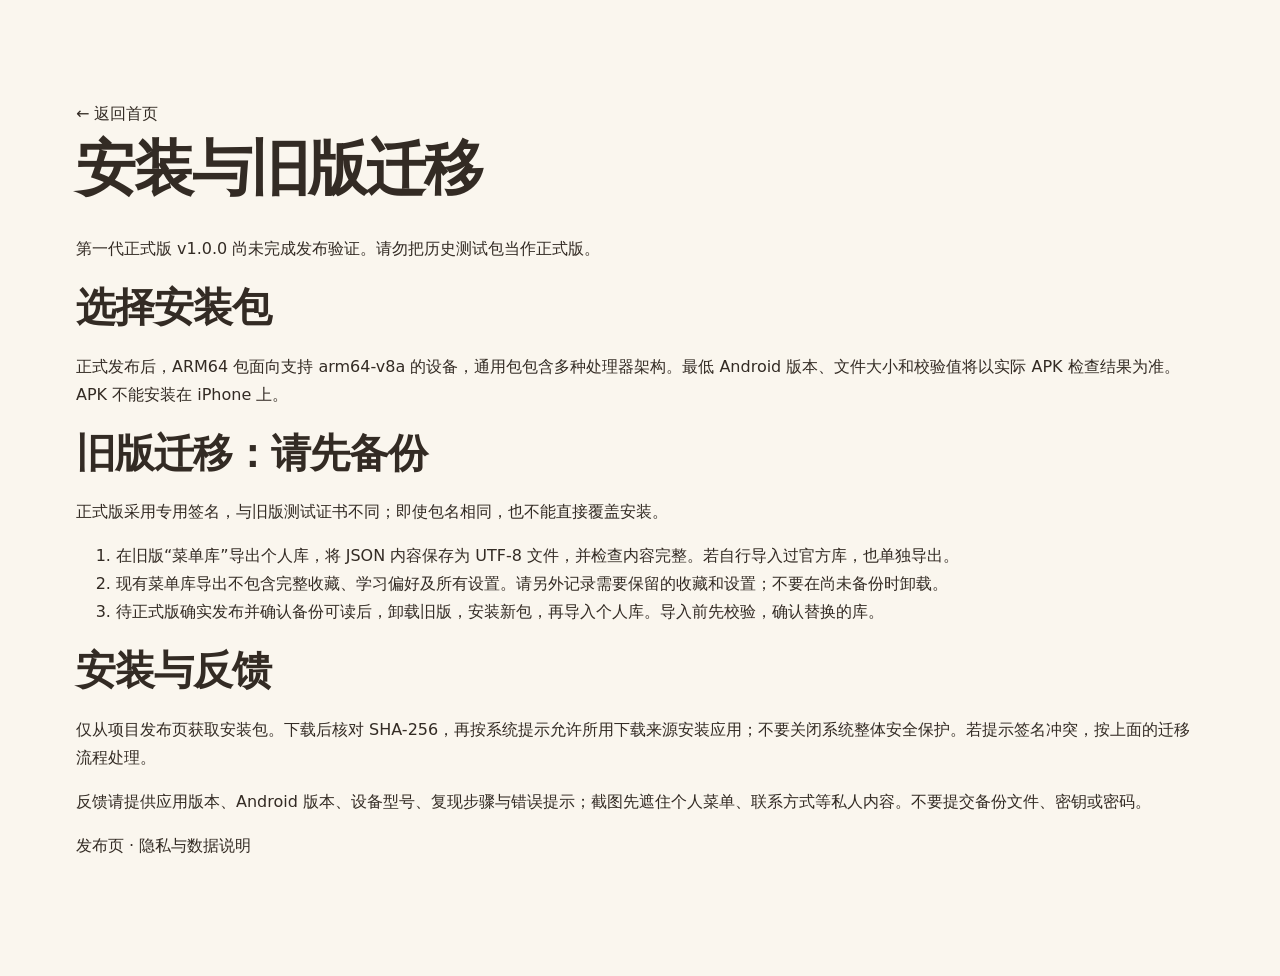
==== site/install.html @ 276b56ca "Add production signing gates, honest download status and release checks" ====
<!doctype html><html lang="zh-CN"><head><meta charset="utf-8"><meta name="viewport" content="width=device-width,initial-scale=1"><title>安装与旧版迁移 · 吃了么</title><link rel="stylesheet" href="styles.css"></head><body><main class="section wrap" id="main"><a href="index.html">← 返回首页</a><h1>安装与旧版迁移</h1><p>第一代正式版 v1.0.0 尚未完成发布验证。请勿把历史测试包当作正式版。</p><h2>选择安装包</h2><p>正式发布后，ARM64 包面向支持 arm64-v8a 的设备，通用包包含多种处理器架构。最低 Android 版本、文件大小和校验值将以实际 APK 检查结果为准。APK 不能安装在 iPhone 上。</p><h2>旧版迁移：请先备份</h2><p>正式版采用专用签名，与旧版测试证书不同；即使包名相同，也不能直接覆盖安装。</p><ol><li>在旧版“菜单库”导出个人库，将 JSON 内容保存为 UTF-8 文件，并检查内容完整。若自行导入过官方库，也单独导出。</li><li>现有菜单库导出不包含完整收藏、学习偏好及所有设置。请另外记录需要保留的收藏和设置；不要在尚未备份时卸载。</li><li>待正式版确实发布并确认备份可读后，卸载旧版，安装新包，再导入个人库。导入前先校验，确认替换的库。</li></ol><h2>安装与反馈</h2><p>仅从项目发布页获取安装包。下载后核对 SHA-256，再按系统提示允许所用下载来源安装应用；不要关闭系统整体安全保护。若提示签名冲突，按上面的迁移流程处理。</p><p>反馈请提供应用版本、Android 版本、设备型号、复现步骤与错误提示；截图先遮住个人菜单、联系方式等私人内容。不要提交备份文件、密钥或密码。</p><p><a href="https://github.com/lmynb68/Eaten-Yet-/releases">发布页</a> · <a href="privacy.html">隐私与数据说明</a></p></main></body></html>
---- site/styles.css ----
:root{--bg:#faf6ee;--ink:#332b24;--muted:#75695d;--accent:#b94f29;--line:#e5dacb}*{box-sizing:border-box}html{scroll-behavior:smooth;scroll-padding-top:40px}body{margin:0;background:var(--bg);color:var(--ink);font-family:"Microsoft YaHei","PingFang SC",system-ui,sans-serif;line-height:1.75}a{color:inherit;text-decoration:none}img{max-width:100%;height:auto}a:focus-visible,button:focus-visible,summary:focus-visible{outline:3px solid var(--accent);outline-offset:5px}.wrap{max-width:1200px;margin:auto;padding-left:36px;padding-right:36px}header{max-width:1360px;margin:auto;padding:22px 40px;display:flex;align-items:center;justify-content:space-between;border-bottom:1px solid var(--line);gap:22px}.brand{display:flex;align-items:center;gap:11px;font-size:21px;font-weight:750;white-space:nowrap}.brand img{border-radius:12px}.brand small{display:block;font-size:9px;letter-spacing:2px;line-height:1.2;color:var(--muted)}nav{display:flex;gap:29px;align-items:center;font-size:14px}nav a:hover,.text-link:hover{color:var(--accent)}.nav-cta{border:1px solid var(--line);padding:10px 19px;border-radius:100px}#toggle{display:none}.skip{position:absolute;top:-100px;padding:12px;background:white;z-index:9}.skip:focus{top:0}.hero{display:grid;grid-template-columns:1.12fr 1fr;align-items:center;min-height:650px;padding-top:65px;padding-bottom:65px;gap:24px}.eyebrow{font-size:12px;letter-spacing:2px;color:var(--accent);font-weight:700;margin:0 0 25px}h1{font-size:clamp(40px,4.7vw,66px);line-height:1.35;letter-spacing:-2px;margin:0 0 26px;font-weight:800}h1 em{font-style:normal;color:var(--accent);border-bottom:3px solid #d5a06e}.lead{font-size:18px;color:var(--muted);line-height:1.9}.actions{display:flex;align-items:center;gap:22px;margin-top:30px;flex-wrap:wrap}.button{display:flex;align-items:center;justify-content:space-between;gap:22px;padding:15px 23px;border-radius:7px;font-weight:650;font-size:14px;transition:background .2s,transform .2s}.button:hover{transform:translateY(-2px)}.primary{background:var(--accent);color:white}.primary:hover{background:#943d20}.secondary{background:#f7f0e6;border:1px solid var(--line)}.text-link{font-size:13px;border-bottom:1px solid var(--ink);padding-bottom:3px}.micro{font-size:11px!important;color:var(--muted);margin:15px 0;line-height:1.8}.hero-art{position:relative;height:475px}.circle{position:absolute;width:370px;height:370px;border-radius:50%;background:#f0e3cc;top:35px;left:20px}.circle:after{content:"";position:absolute;inset:-17px;border:1px dashed #d7bea0;border-radius:50%}.bowl{position:absolute;width:210px;left:98px;top:52px;border-radius:50%;transform:rotate(-8deg);box-shadow:0 15px 40px #7b482210}.note{position:absolute;font-size:13px;color:#836443;top:0;left:24px;transform:rotate(-6deg)}.bottom-note{position:absolute;bottom:-10px;right:12px;font-size:12px;color:#836443;transform:rotate(3deg)}.ticket{position:absolute;top:237px;right:10px;width:315px;background:#fffdfa;padding:22px 26px;border:1px solid #eadfce;box-shadow:0 18px 45px #593a2010;transform:rotate(4deg);border-radius:5px}.ticket-head{display:flex;justify-content:space-between;font-size:12px;padding-bottom:13px;border-bottom:1px dashed var(--line)}.ticket-head span{color:var(--accent)}.ticket p{display:flex;justify-content:space-between;font-size:13px;color:var(--muted);margin:13px 0}.ticket strong{color:var(--ink)}.ticket-foot{font-size:11px;padding-top:13px;border-top:1px dashed var(--line);color:var(--accent)}.ticket-foot small{display:block;color:var(--muted);font-size:9px}.stats{display:grid;grid-template-columns:1fr 1.2fr 1fr 1.3fr;padding-top:27px;padding-bottom:28px;border-top:1px solid var(--line);border-bottom:1px solid var(--line);gap:20px}.stats strong{font-size:37px;font-family:Georgia,serif;font-weight:500}.stats strong small{font-family:system-ui;font-size:13px;margin-left:9px}.stats p{margin:2px 0;font-size:12px;color:var(--muted)}.stats-note{border-left:1px solid var(--line);padding-left:30px;font-size:14px}.stats-note small{display:block;margin-top:7px;color:var(--muted);font-size:10px}.section{padding-top:100px;padding-bottom:100px}.heading{display:flex;justify-content:space-between;gap:36px;align-items:flex-end;margin-bottom:42px}h2{font-size:clamp(28px,3.1vw,41px);line-height:1.45;letter-spacing:-1px;margin:0;font-weight:750}.heading>p{font-size:14px;color:var(--muted);margin:0;line-height:1.9}.features{display:grid;grid-template-columns:repeat(3,1fr);gap:20px}.features article{border:1px solid var(--line);border-radius:10px;padding:27px;background:#fffdfa}.features article>small{font-size:12px;color:#9a8b79}.symbol{margin:25px 0 27px;color:var(--accent);font-size:25px;font-weight:700;min-height:48px}h3{font-size:19px;margin:0 0 12px}.features p{font-size:13px;color:var(--muted);line-height:2;margin:0 0 25px}.tag{font-size:11px;padding:6px 11px;border-radius:40px;background:#f6eee1;color:#82664b}.habit{padding-top:15px;color:var(--accent);font-size:11px}.habit span{color:var(--muted);margin-left:22px}.tint{background:#efe8dc}.screens{display:grid;grid-template-columns:1.6fr 1fr;gap:28px}figure{margin:0;background:#faf7f0;border:1px solid #d9cdbc;border-radius:11px;overflow:hidden}.bar{display:flex;justify-content:space-between;padding:11px 18px;font-size:10px;color:#8c7e6e;border-bottom:1px solid var(--line)}.empty{min-height:290px;display:flex;align-items:center;justify-content:center;flex-direction:column;padding:25px;text-align:center}.device{font-size:60px;color:#b79872;line-height:1.2;margin-bottom:17px}.empty h3{font-size:17px}.empty p{font-size:13px;color:var(--muted);margin:0 0 10px}.empty small{font-size:10px;color:#867867}figcaption{padding:15px 20px;border-top:1px solid var(--line);font-size:11px;color:var(--muted)}
.tech-grid{display:grid;grid-template-columns:1fr 1.1fr;gap:75px}.stack{display:flex;gap:8px;flex-wrap:wrap}.stack span{border:1px solid var(--line);padding:5px 12px;border-radius:4px;font-size:12px}.architecture{list-style:none;padding:0;margin:28px 0 0;border-left:1px solid #d4baa0}.architecture li{padding:10px 0 18px 24px;position:relative}.architecture li:before{content:"";width:7px;height:7px;background:var(--accent);border-radius:50%;position:absolute;left:-4px;top:17px}.architecture small{color:var(--accent);font-size:10px}.architecture h3{font-size:15px;margin:5px 0}.architecture p{font-size:12px;color:var(--muted);margin:3px 0}.details details{border-top:1px solid var(--line);padding:20px 0}.details details:last-child{border-bottom:1px solid var(--line)}summary{font-size:15px;font-weight:650;cursor:pointer;list-style:none;display:flex;justify-content:space-between;gap:12px}summary::-webkit-details-marker{display:none}summary:after{content:"+";color:var(--accent)}details[open] summary:after{content:"−"}.details p{color:var(--muted);font-size:13px;line-height:2;margin-bottom:0}.dark{background:#342c25;color:#f8f2e7}.dark .eyebrow{color:#e7af83}.dark .tag{background:transparent;border:1px solid #74604e;color:#e1cbb4}.result-grid{display:grid;grid-template-columns:1.2fr 1fr;gap:90px}.big{font:72px Georgia,serif;margin:0 0 20px;color:#f2b889}.big span{font:13px system-ui;color:#dbc8b3}.result-grid p{font-size:13px;line-height:2;color:#d3c3b2}.dark .micro{color:#c0af9e}.checklist{padding:0;list-style:none;margin:10px 0}.checklist li{border-bottom:1px solid #584b40;padding:14px 0;font-size:14px}.checklist li:before{content:"✓";color:#ebad7f;margin-right:17px}blockquote{margin:35px 0 0;border-top:1px solid #584b40;padding-top:27px;font-size:15px;color:#f1e6d8}blockquote small{display:block;font-size:11px;color:#c0af9e;margin-top:10px}.download{display:grid;grid-template-columns:1fr 1fr;gap:90px;align-items:center}.download>div>p:not(.eyebrow){font-size:14px;color:var(--muted);margin-top:24px}.download-card{padding:30px;background:#fffdfa;border:1px solid var(--line);border-radius:12px;box-shadow:0 10px 32px #5f442008}.download-brand{display:flex;align-items:center;gap:15px;margin-bottom:27px}.download-brand img{border-radius:15px}.download-brand h3{font-size:18px;margin:0}.download-brand p{font-size:12px;margin:3px 0;color:var(--muted)}.download-card .button{margin-top:12px}.download-card .button span{font-size:11px}.contact{display:flex;gap:25px;border-top:1px solid var(--line);padding-top:20px;margin-top:18px;font-size:12px}.contact a:hover{text-decoration:underline}footer{display:flex;justify-content:space-between;align-items:center;border-top:1px solid var(--line);padding-top:24px;padding-bottom:30px;gap:24px;font-size:11px;color:var(--muted)}footer .brand{font-size:16px;color:var(--ink)}
@media(max-width:1000px){nav{gap:17px;font-size:12px}header{padding:20px 26px}.hero{gap:0}.hero-art{transform:scale(.88);transform-origin:center right}.stats{grid-template-columns:1fr 1fr 1fr}.stats-note{display:none}.features article{padding:21px}.tech-grid,.download{gap:38px}.heading{align-items:flex-start}.hero h1{font-size:48px}.actions{gap:15px}}
@media(max-width:900px){.wrap{padding-left:22px;padding-right:22px}header{padding:17px 22px;flex-wrap:wrap}#toggle{display:block;border:1px solid var(--line);background:transparent;border-radius:6px;padding:6px 11px;font:inherit;font-size:12px}nav{display:none;flex-basis:100%;flex-direction:column;align-items:stretch;gap:0;padding-top:10px}nav.open{display:flex}nav a{padding:12px;border-bottom:1px solid var(--line)}.nav-cta{border-radius:0;border:0;border-bottom:1px solid var(--line)}.hero{grid-template-columns:1fr;padding-top:48px;padding-bottom:40px;min-height:0}.hero h1{font-size:44px}.lead{font-size:16px}.hero-art{height:410px;max-width:450px;width:100%;margin:22px auto 0;transform:scale(.88);transform-origin:center center}.circle{width:290px;height:290px;left:0}.bowl{width:175px;left:65px}.ticket{top:180px;right:0;width:270px}.bottom-note{bottom:0;font-size:11px}.stats{gap:12px;padding-top:22px;padding-bottom:22px}.stats strong{font-size:29px}.stats strong small{font-size:11px;margin-left:5px}.stats p{font-size:10px}.section{padding-top:62px;padding-bottom:62px}.heading{display:block;margin-bottom:28px}.heading>p{margin-top:19px;font-size:13px}h2{font-size:30px}.eyebrow{margin-bottom:18px}.features{grid-template-columns:1fr;gap:14px}.features article{position:relative;padding:25px}.features article>small{position:absolute;right:24px;top:20px}.symbol{margin:0 0 20px;font-size:23px}.features p{margin-bottom:19px}.habit span{display:block;margin:8px 0;line-height:2.4}.screens,.tech-grid,.result-grid,.download{grid-template-columns:1fr;gap:25px}.empty{min-height:250px}.screens figure:last-child{max-width:340px;width:100%;justify-self:center}.tech-grid{gap:30px}.dark .tag{display:inline-block;margin-top:22px}.big{font-size:60px}.result-grid{gap:10px}blockquote{font-size:14px}.download-card{padding:22px}footer{flex-wrap:wrap;gap:12px}footer p{order:3;flex-basis:100%;margin:0}.contact{gap:18px;font-size:11px}}@media(prefers-reduced-motion:reduce){html{scroll-behavior:auto}.button{transition:none}}


.android-gallery{display:grid;grid-template-columns:repeat(3,minmax(0,1fr));gap:24px;align-items:start}.android-gallery figure{min-width:0}.phone-crop{aspect-ratio:1080/2260;overflow:hidden;background:#f5f6f8}.phone-crop img{display:block;width:100%;max-width:none;height:auto;margin-top:-10.740741%}.android-gallery a{display:block}.android-gallery figcaption strong{font-size:15px;color:var(--ink)}.download-help{margin-top:20px;font-size:13px}.download-help button{padding:10px 14px;border:1px solid var(--line);border-radius:6px;background:#f7f0e6;color:var(--ink);cursor:pointer;font:inherit}.download-help p{overflow-wrap:anywhere}.download-help [hidden]{display:none}.download-help details{margin-top:16px}.download-help summary{font-size:13px}@media(max-width:900px){.android-gallery{grid-template-columns:repeat(2,minmax(0,1fr));gap:16px}}@media(max-width:540px){.android-gallery{grid-template-columns:1fr;max-width:340px;margin:auto}}
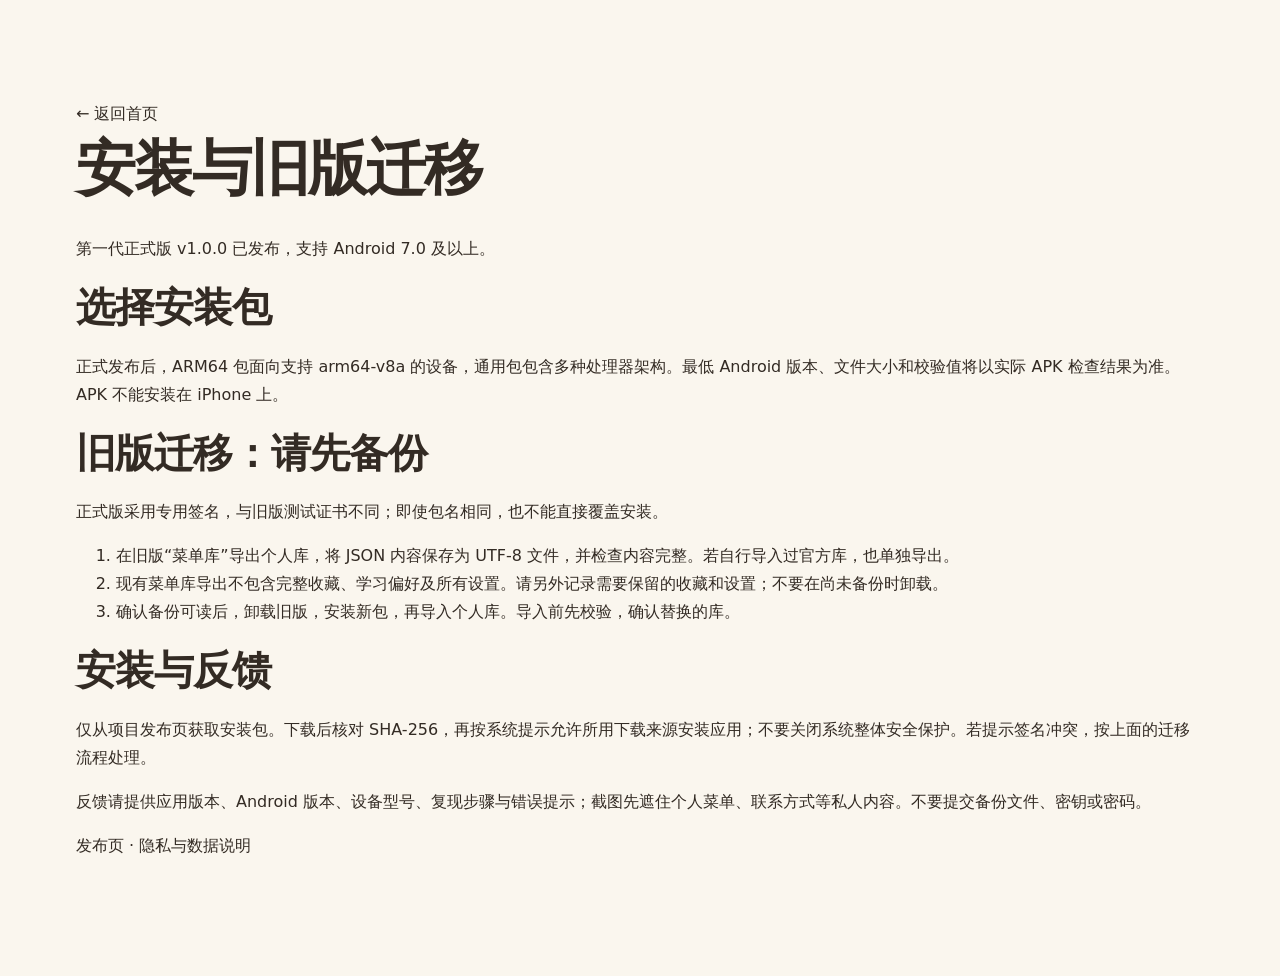
==== commit 39111f9f: "Publish verified v1.0.0 download metadata and acceptance record" ====
--- a/site/install.html
+++ b/site/install.html
@@ -1 +1 @@
-<!doctype html><html lang="zh-CN"><head><meta charset="utf-8"><meta name="viewport" content="width=device-width,initial-scale=1"><title>安装与旧版迁移 · 吃了么</title><link rel="stylesheet" href="styles.css"></head><body><main class="section wrap" id="main"><a href="index.html">← 返回首页</a><h1>安装与旧版迁移</h1><p>第一代正式版 v1.0.0 尚未完成发布验证。请勿把历史测试包当作正式版。</p><h2>选择安装包</h2><p>正式发布后，ARM64 包面向支持 arm64-v8a 的设备，通用包包含多种处理器架构。最低 Android 版本、文件大小和校验值将以实际 APK 检查结果为准。APK 不能安装在 iPhone 上。</p><h2>旧版迁移：请先备份</h2><p>正式版采用专用签名，与旧版测试证书不同；即使包名相同，也不能直接覆盖安装。</p><ol><li>在旧版“菜单库”导出个人库，将 JSON 内容保存为 UTF-8 文件，并检查内容完整。若自行导入过官方库，也单独导出。</li><li>现有菜单库导出不包含完整收藏、学习偏好及所有设置。请另外记录需要保留的收藏和设置；不要在尚未备份时卸载。</li><li>待正式版确实发布并确认备份可读后，卸载旧版，安装新包，再导入个人库。导入前先校验，确认替换的库。</li></ol><h2>安装与反馈</h2><p>仅从项目发布页获取安装包。下载后核对 SHA-256，再按系统提示允许所用下载来源安装应用；不要关闭系统整体安全保护。若提示签名冲突，按上面的迁移流程处理。</p><p>反馈请提供应用版本、Android 版本、设备型号、复现步骤与错误提示；截图先遮住个人菜单、联系方式等私人内容。不要提交备份文件、密钥或密码。</p><p><a href="https://github.com/lmynb68/Eaten-Yet-/releases">发布页</a> · <a href="privacy.html">隐私与数据说明</a></p></main></body></html>+<!doctype html><html lang="zh-CN"><head><meta charset="utf-8"><meta name="viewport" content="width=device-width,initial-scale=1"><title>安装与旧版迁移 · 吃了么</title><link rel="stylesheet" href="styles.css"></head><body><main class="section wrap" id="main"><a href="index.html">← 返回首页</a><h1>安装与旧版迁移</h1><p>第一代正式版 v1.0.0 已发布，支持 Android 7.0 及以上。</p><h2>选择安装包</h2><p>正式发布后，ARM64 包面向支持 arm64-v8a 的设备，通用包包含多种处理器架构。最低 Android 版本、文件大小和校验值将以实际 APK 检查结果为准。APK 不能安装在 iPhone 上。</p><h2>旧版迁移：请先备份</h2><p>正式版采用专用签名，与旧版测试证书不同；即使包名相同，也不能直接覆盖安装。</p><ol><li>在旧版“菜单库”导出个人库，将 JSON 内容保存为 UTF-8 文件，并检查内容完整。若自行导入过官方库，也单独导出。</li><li>现有菜单库导出不包含完整收藏、学习偏好及所有设置。请另外记录需要保留的收藏和设置；不要在尚未备份时卸载。</li><li>确认备份可读后，卸载旧版，安装新包，再导入个人库。导入前先校验，确认替换的库。</li></ol><h2>安装与反馈</h2><p>仅从项目发布页获取安装包。下载后核对 SHA-256，再按系统提示允许所用下载来源安装应用；不要关闭系统整体安全保护。若提示签名冲突，按上面的迁移流程处理。</p><p>反馈请提供应用版本、Android 版本、设备型号、复现步骤与错误提示；截图先遮住个人菜单、联系方式等私人内容。不要提交备份文件、密钥或密码。</p><p><a href="https://github.com/lmynb68/Eaten-Yet-/releases">发布页</a> · <a href="privacy.html">隐私与数据说明</a></p></main></body></html>
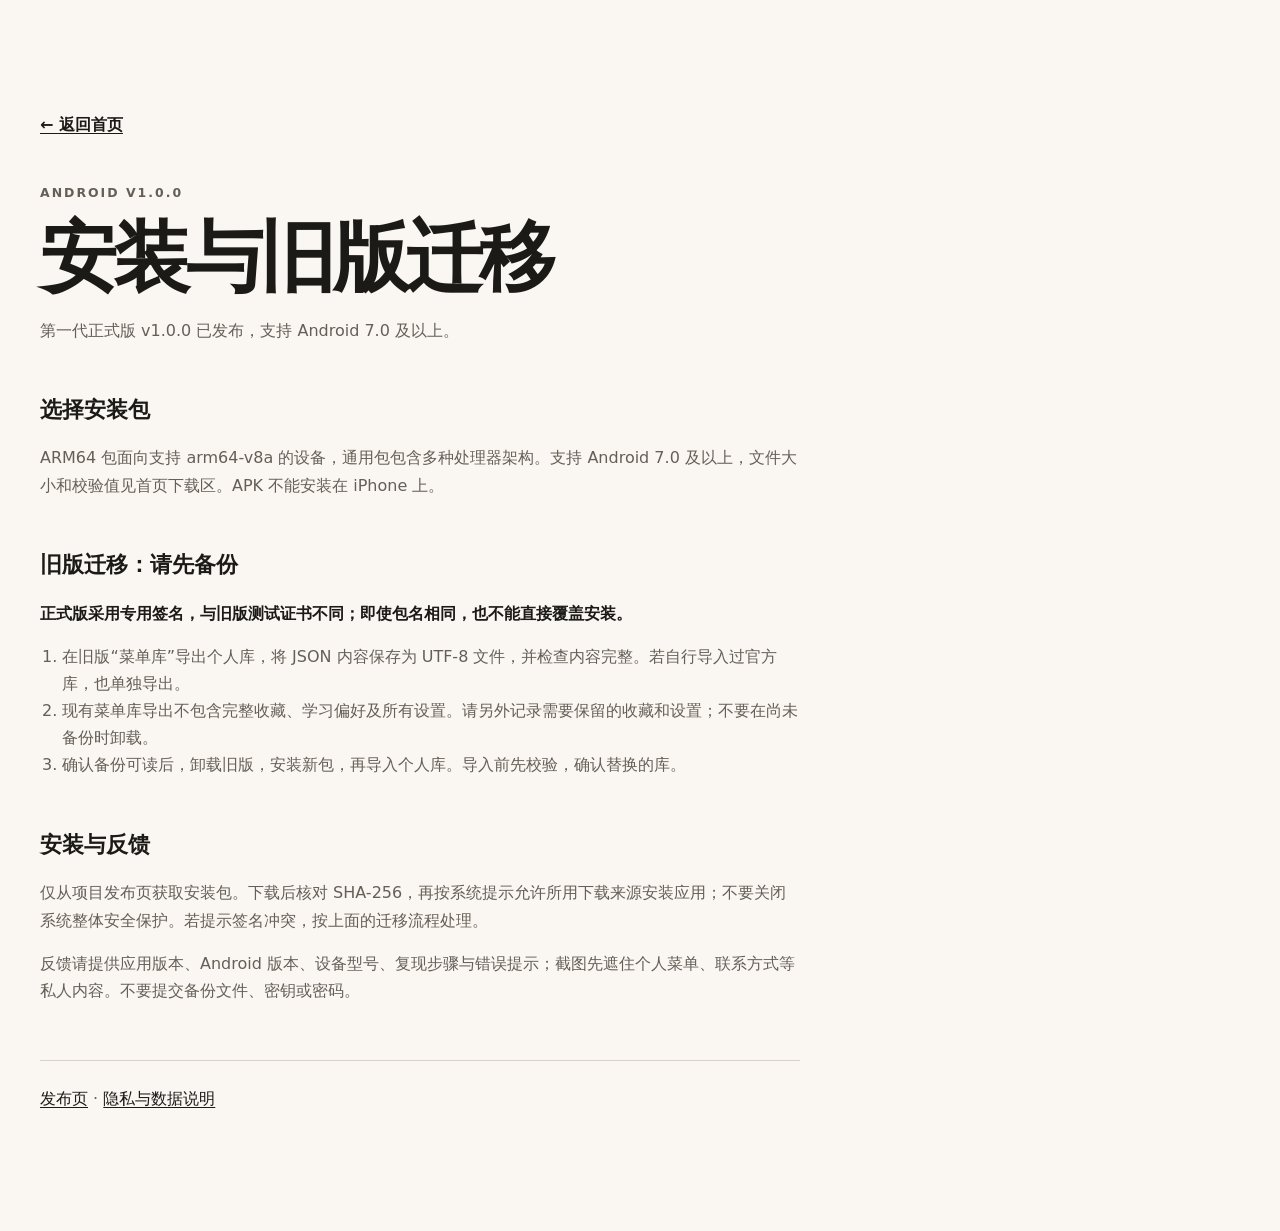
==== commit 3004df7e: "Redesign website with Open Design and verify responsive interactions" ====
--- a/site/install.html
+++ b/site/install.html
@@ -1 +1,5 @@
-<!doctype html><html lang="zh-CN"><head><meta charset="utf-8"><meta name="viewport" content="width=device-width,initial-scale=1"><title>安装与旧版迁移 · 吃了么</title><link rel="stylesheet" href="styles.css"></head><body><main class="section wrap" id="main"><a href="index.html">← 返回首页</a><h1>安装与旧版迁移</h1><p>第一代正式版 v1.0.0 已发布，支持 Android 7.0 及以上。</p><h2>选择安装包</h2><p>正式发布后，ARM64 包面向支持 arm64-v8a 的设备，通用包包含多种处理器架构。最低 Android 版本、文件大小和校验值将以实际 APK 检查结果为准。APK 不能安装在 iPhone 上。</p><h2>旧版迁移：请先备份</h2><p>正式版采用专用签名，与旧版测试证书不同；即使包名相同，也不能直接覆盖安装。</p><ol><li>在旧版“菜单库”导出个人库，将 JSON 内容保存为 UTF-8 文件，并检查内容完整。若自行导入过官方库，也单独导出。</li><li>现有菜单库导出不包含完整收藏、学习偏好及所有设置。请另外记录需要保留的收藏和设置；不要在尚未备份时卸载。</li><li>确认备份可读后，卸载旧版，安装新包，再导入个人库。导入前先校验，确认替换的库。</li></ol><h2>安装与反馈</h2><p>仅从项目发布页获取安装包。下载后核对 SHA-256，再按系统提示允许所用下载来源安装应用；不要关闭系统整体安全保护。若提示签名冲突，按上面的迁移流程处理。</p><p>反馈请提供应用版本、Android 版本、设备型号、复现步骤与错误提示；截图先遮住个人菜单、联系方式等私人内容。不要提交备份文件、密钥或密码。</p><p><a href="https://github.com/lmynb68/Eaten-Yet-/releases">发布页</a> · <a href="privacy.html">隐私与数据说明</a></p></main></body></html>+<!doctype html>
+<html lang="zh-CN">
+<head><meta charset="utf-8"><meta name="viewport" content="width=device-width,initial-scale=1"><title>安装与旧版迁移 · 吃了么</title><link rel="icon" href="assets/logo.png"><link rel="stylesheet" href="styles.css"></head>
+<body><main class="prose wrap" id="main"><article><a class="back-link" href="index.html">← 返回首页</a><p class="eyebrow">Android v1.0.0</p><h1>安装与旧版迁移</h1><p>第一代正式版 v1.0.0 已发布，支持 Android 7.0 及以上。</p><h2>选择安装包</h2><p>ARM64 包面向支持 arm64-v8a 的设备，通用包包含多种处理器架构。支持 Android 7.0 及以上，文件大小和校验值见首页下载区。APK 不能安装在 iPhone 上。</p><h2>旧版迁移：请先备份</h2><p><strong>正式版采用专用签名，与旧版测试证书不同；即使包名相同，也不能直接覆盖安装。</strong></p><ol><li>在旧版“菜单库”导出个人库，将 JSON 内容保存为 UTF-8 文件，并检查内容完整。若自行导入过官方库，也单独导出。</li><li>现有菜单库导出不包含完整收藏、学习偏好及所有设置。请另外记录需要保留的收藏和设置；不要在尚未备份时卸载。</li><li>确认备份可读后，卸载旧版，安装新包，再导入个人库。导入前先校验，确认替换的库。</li></ol><h2>安装与反馈</h2><p>仅从项目发布页获取安装包。下载后核对 SHA-256，再按系统提示允许所用下载来源安装应用；不要关闭系统整体安全保护。若提示签名冲突，按上面的迁移流程处理。</p><p>反馈请提供应用版本、Android 版本、设备型号、复现步骤与错误提示；截图先遮住个人菜单、联系方式等私人内容。不要提交备份文件、密钥或密码。</p><p class="prose-footer"><a href="https://github.com/lmynb68/Eaten-Yet-/releases">发布页</a> · <a href="privacy.html">隐私与数据说明</a></p></article></main></body>
+</html>
--- a/site/styles.css
+++ b/site/styles.css
@@ -1,7 +1,211 @@
-:root{--bg:#faf6ee;--ink:#332b24;--muted:#75695d;--accent:#b94f29;--line:#e5dacb}*{box-sizing:border-box}html{scroll-behavior:smooth;scroll-padding-top:40px}body{margin:0;background:var(--bg);color:var(--ink);font-family:"Microsoft YaHei","PingFang SC",system-ui,sans-serif;line-height:1.75}a{color:inherit;text-decoration:none}img{max-width:100%;height:auto}a:focus-visible,button:focus-visible,summary:focus-visible{outline:3px solid var(--accent);outline-offset:5px}.wrap{max-width:1200px;margin:auto;padding-left:36px;padding-right:36px}header{max-width:1360px;margin:auto;padding:22px 40px;display:flex;align-items:center;justify-content:space-between;border-bottom:1px solid var(--line);gap:22px}.brand{display:flex;align-items:center;gap:11px;font-size:21px;font-weight:750;white-space:nowrap}.brand img{border-radius:12px}.brand small{display:block;font-size:9px;letter-spacing:2px;line-height:1.2;color:var(--muted)}nav{display:flex;gap:29px;align-items:center;font-size:14px}nav a:hover,.text-link:hover{color:var(--accent)}.nav-cta{border:1px solid var(--line);padding:10px 19px;border-radius:100px}#toggle{display:none}.skip{position:absolute;top:-100px;padding:12px;background:white;z-index:9}.skip:focus{top:0}.hero{display:grid;grid-template-columns:1.12fr 1fr;align-items:center;min-height:650px;padding-top:65px;padding-bottom:65px;gap:24px}.eyebrow{font-size:12px;letter-spacing:2px;color:var(--accent);font-weight:700;margin:0 0 25px}h1{font-size:clamp(40px,4.7vw,66px);line-height:1.35;letter-spacing:-2px;margin:0 0 26px;font-weight:800}h1 em{font-style:normal;color:var(--accent);border-bottom:3px solid #d5a06e}.lead{font-size:18px;color:var(--muted);line-height:1.9}.actions{display:flex;align-items:center;gap:22px;margin-top:30px;flex-wrap:wrap}.button{display:flex;align-items:center;justify-content:space-between;gap:22px;padding:15px 23px;border-radius:7px;font-weight:650;font-size:14px;transition:background .2s,transform .2s}.button:hover{transform:translateY(-2px)}.primary{background:var(--accent);color:white}.primary:hover{background:#943d20}.secondary{background:#f7f0e6;border:1px solid var(--line)}.text-link{font-size:13px;border-bottom:1px solid var(--ink);padding-bottom:3px}.micro{font-size:11px!important;color:var(--muted);margin:15px 0;line-height:1.8}.hero-art{position:relative;height:475px}.circle{position:absolute;width:370px;height:370px;border-radius:50%;background:#f0e3cc;top:35px;left:20px}.circle:after{content:"";position:absolute;inset:-17px;border:1px dashed #d7bea0;border-radius:50%}.bowl{position:absolute;width:210px;left:98px;top:52px;border-radius:50%;transform:rotate(-8deg);box-shadow:0 15px 40px #7b482210}.note{position:absolute;font-size:13px;color:#836443;top:0;left:24px;transform:rotate(-6deg)}.bottom-note{position:absolute;bottom:-10px;right:12px;font-size:12px;color:#836443;transform:rotate(3deg)}.ticket{position:absolute;top:237px;right:10px;width:315px;background:#fffdfa;padding:22px 26px;border:1px solid #eadfce;box-shadow:0 18px 45px #593a2010;transform:rotate(4deg);border-radius:5px}.ticket-head{display:flex;justify-content:space-between;font-size:12px;padding-bottom:13px;border-bottom:1px dashed var(--line)}.ticket-head span{color:var(--accent)}.ticket p{display:flex;justify-content:space-between;font-size:13px;color:var(--muted);margin:13px 0}.ticket strong{color:var(--ink)}.ticket-foot{font-size:11px;padding-top:13px;border-top:1px dashed var(--line);color:var(--accent)}.ticket-foot small{display:block;color:var(--muted);font-size:9px}.stats{display:grid;grid-template-columns:1fr 1.2fr 1fr 1.3fr;padding-top:27px;padding-bottom:28px;border-top:1px solid var(--line);border-bottom:1px solid var(--line);gap:20px}.stats strong{font-size:37px;font-family:Georgia,serif;font-weight:500}.stats strong small{font-family:system-ui;font-size:13px;margin-left:9px}.stats p{margin:2px 0;font-size:12px;color:var(--muted)}.stats-note{border-left:1px solid var(--line);padding-left:30px;font-size:14px}.stats-note small{display:block;margin-top:7px;color:var(--muted);font-size:10px}.section{padding-top:100px;padding-bottom:100px}.heading{display:flex;justify-content:space-between;gap:36px;align-items:flex-end;margin-bottom:42px}h2{font-size:clamp(28px,3.1vw,41px);line-height:1.45;letter-spacing:-1px;margin:0;font-weight:750}.heading>p{font-size:14px;color:var(--muted);margin:0;line-height:1.9}.features{display:grid;grid-template-columns:repeat(3,1fr);gap:20px}.features article{border:1px solid var(--line);border-radius:10px;padding:27px;background:#fffdfa}.features article>small{font-size:12px;color:#9a8b79}.symbol{margin:25px 0 27px;color:var(--accent);font-size:25px;font-weight:700;min-height:48px}h3{font-size:19px;margin:0 0 12px}.features p{font-size:13px;color:var(--muted);line-height:2;margin:0 0 25px}.tag{font-size:11px;padding:6px 11px;border-radius:40px;background:#f6eee1;color:#82664b}.habit{padding-top:15px;color:var(--accent);font-size:11px}.habit span{color:var(--muted);margin-left:22px}.tint{background:#efe8dc}.screens{display:grid;grid-template-columns:1.6fr 1fr;gap:28px}figure{margin:0;background:#faf7f0;border:1px solid #d9cdbc;border-radius:11px;overflow:hidden}.bar{display:flex;justify-content:space-between;padding:11px 18px;font-size:10px;color:#8c7e6e;border-bottom:1px solid var(--line)}.empty{min-height:290px;display:flex;align-items:center;justify-content:center;flex-direction:column;padding:25px;text-align:center}.device{font-size:60px;color:#b79872;line-height:1.2;margin-bottom:17px}.empty h3{font-size:17px}.empty p{font-size:13px;color:var(--muted);margin:0 0 10px}.empty small{font-size:10px;color:#867867}figcaption{padding:15px 20px;border-top:1px solid var(--line);font-size:11px;color:var(--muted)}
-.tech-grid{display:grid;grid-template-columns:1fr 1.1fr;gap:75px}.stack{display:flex;gap:8px;flex-wrap:wrap}.stack span{border:1px solid var(--line);padding:5px 12px;border-radius:4px;font-size:12px}.architecture{list-style:none;padding:0;margin:28px 0 0;border-left:1px solid #d4baa0}.architecture li{padding:10px 0 18px 24px;position:relative}.architecture li:before{content:"";width:7px;height:7px;background:var(--accent);border-radius:50%;position:absolute;left:-4px;top:17px}.architecture small{color:var(--accent);font-size:10px}.architecture h3{font-size:15px;margin:5px 0}.architecture p{font-size:12px;color:var(--muted);margin:3px 0}.details details{border-top:1px solid var(--line);padding:20px 0}.details details:last-child{border-bottom:1px solid var(--line)}summary{font-size:15px;font-weight:650;cursor:pointer;list-style:none;display:flex;justify-content:space-between;gap:12px}summary::-webkit-details-marker{display:none}summary:after{content:"+";color:var(--accent)}details[open] summary:after{content:"−"}.details p{color:var(--muted);font-size:13px;line-height:2;margin-bottom:0}.dark{background:#342c25;color:#f8f2e7}.dark .eyebrow{color:#e7af83}.dark .tag{background:transparent;border:1px solid #74604e;color:#e1cbb4}.result-grid{display:grid;grid-template-columns:1.2fr 1fr;gap:90px}.big{font:72px Georgia,serif;margin:0 0 20px;color:#f2b889}.big span{font:13px system-ui;color:#dbc8b3}.result-grid p{font-size:13px;line-height:2;color:#d3c3b2}.dark .micro{color:#c0af9e}.checklist{padding:0;list-style:none;margin:10px 0}.checklist li{border-bottom:1px solid #584b40;padding:14px 0;font-size:14px}.checklist li:before{content:"✓";color:#ebad7f;margin-right:17px}blockquote{margin:35px 0 0;border-top:1px solid #584b40;padding-top:27px;font-size:15px;color:#f1e6d8}blockquote small{display:block;font-size:11px;color:#c0af9e;margin-top:10px}.download{display:grid;grid-template-columns:1fr 1fr;gap:90px;align-items:center}.download>div>p:not(.eyebrow){font-size:14px;color:var(--muted);margin-top:24px}.download-card{padding:30px;background:#fffdfa;border:1px solid var(--line);border-radius:12px;box-shadow:0 10px 32px #5f442008}.download-brand{display:flex;align-items:center;gap:15px;margin-bottom:27px}.download-brand img{border-radius:15px}.download-brand h3{font-size:18px;margin:0}.download-brand p{font-size:12px;margin:3px 0;color:var(--muted)}.download-card .button{margin-top:12px}.download-card .button span{font-size:11px}.contact{display:flex;gap:25px;border-top:1px solid var(--line);padding-top:20px;margin-top:18px;font-size:12px}.contact a:hover{text-decoration:underline}footer{display:flex;justify-content:space-between;align-items:center;border-top:1px solid var(--line);padding-top:24px;padding-bottom:30px;gap:24px;font-size:11px;color:var(--muted)}footer .brand{font-size:16px;color:var(--ink)}
-@media(max-width:1000px){nav{gap:17px;font-size:12px}header{padding:20px 26px}.hero{gap:0}.hero-art{transform:scale(.88);transform-origin:center right}.stats{grid-template-columns:1fr 1fr 1fr}.stats-note{display:none}.features article{padding:21px}.tech-grid,.download{gap:38px}.heading{align-items:flex-start}.hero h1{font-size:48px}.actions{gap:15px}}
-@media(max-width:900px){.wrap{padding-left:22px;padding-right:22px}header{padding:17px 22px;flex-wrap:wrap}#toggle{display:block;border:1px solid var(--line);background:transparent;border-radius:6px;padding:6px 11px;font:inherit;font-size:12px}nav{display:none;flex-basis:100%;flex-direction:column;align-items:stretch;gap:0;padding-top:10px}nav.open{display:flex}nav a{padding:12px;border-bottom:1px solid var(--line)}.nav-cta{border-radius:0;border:0;border-bottom:1px solid var(--line)}.hero{grid-template-columns:1fr;padding-top:48px;padding-bottom:40px;min-height:0}.hero h1{font-size:44px}.lead{font-size:16px}.hero-art{height:410px;max-width:450px;width:100%;margin:22px auto 0;transform:scale(.88);transform-origin:center center}.circle{width:290px;height:290px;left:0}.bowl{width:175px;left:65px}.ticket{top:180px;right:0;width:270px}.bottom-note{bottom:0;font-size:11px}.stats{gap:12px;padding-top:22px;padding-bottom:22px}.stats strong{font-size:29px}.stats strong small{font-size:11px;margin-left:5px}.stats p{font-size:10px}.section{padding-top:62px;padding-bottom:62px}.heading{display:block;margin-bottom:28px}.heading>p{margin-top:19px;font-size:13px}h2{font-size:30px}.eyebrow{margin-bottom:18px}.features{grid-template-columns:1fr;gap:14px}.features article{position:relative;padding:25px}.features article>small{position:absolute;right:24px;top:20px}.symbol{margin:0 0 20px;font-size:23px}.features p{margin-bottom:19px}.habit span{display:block;margin:8px 0;line-height:2.4}.screens,.tech-grid,.result-grid,.download{grid-template-columns:1fr;gap:25px}.empty{min-height:250px}.screens figure:last-child{max-width:340px;width:100%;justify-self:center}.tech-grid{gap:30px}.dark .tag{display:inline-block;margin-top:22px}.big{font-size:60px}.result-grid{gap:10px}blockquote{font-size:14px}.download-card{padding:22px}footer{flex-wrap:wrap;gap:12px}footer p{order:3;flex-basis:100%;margin:0}.contact{gap:18px;font-size:11px}}@media(prefers-reduced-motion:reduce){html{scroll-behavior:auto}.button{transition:none}}
-
-
-.android-gallery{display:grid;grid-template-columns:repeat(3,minmax(0,1fr));gap:24px;align-items:start}.android-gallery figure{min-width:0}.phone-crop{aspect-ratio:1080/2260;overflow:hidden;background:#f5f6f8}.phone-crop img{display:block;width:100%;max-width:none;height:auto;margin-top:-10.740741%}.android-gallery a{display:block}.android-gallery figcaption strong{font-size:15px;color:var(--ink)}.download-help{margin-top:20px;font-size:13px}.download-help button{padding:10px 14px;border:1px solid var(--line);border-radius:6px;background:#f7f0e6;color:var(--ink);cursor:pointer;font:inherit}.download-help p{overflow-wrap:anywhere}.download-help [hidden]{display:none}.download-help details{margin-top:16px}.download-help summary{font-size:13px}@media(max-width:900px){.android-gallery{grid-template-columns:repeat(2,minmax(0,1fr));gap:16px}}@media(max-width:540px){.android-gallery{grid-template-columns:1fr;max-width:340px;margin:auto}}
+/* OD-LAYOUT-PRIMITIVES v1 — structure only */
+@layer od-layout {
+  :where(.od-stack,.od-row,.od-row-top,.od-cluster,.od-grid,.od-field,.od-stat,.od-cell,.od-tile) > :where(*) { min-width: 0; }
+  .od-stack{display:flex;flex-direction:column;gap:var(--od-gap,8px)}.od-row{display:flex;align-items:center;gap:var(--od-gap,8px)}.od-row-top{display:flex;align-items:flex-start;gap:var(--od-gap,8px)}.od-cluster{display:flex;flex-wrap:wrap;align-items:center;gap:var(--od-gap,8px)}.od-fill{flex:1 1 0;min-width:0}.od-fixed{flex:none}.od-grid{display:grid;gap:var(--od-gap,12px);grid-template-columns:repeat(var(--od-cols,3),minmax(0,1fr))}
+  .od-stat,.od-field,.od-cell{display:grid;gap:var(--od-gap,2px)}:where(.od-stat,.od-field,.od-cell)>:where(*){display:block}.od-tile{display:grid;grid-template-rows:auto 1fr}:where(.od-tile)>:where(*){display:block}
+  .od-media{display:block;width:100%;height:auto;aspect-ratio:var(--od-ratio,auto)}.od-media-cover{object-fit:cover}.od-icon{display:inline-block;inline-size:var(--od-icon-size,1em);block-size:var(--od-icon-size,1em);flex:none}
+  .od-truncate{display:block;max-width:100%;overflow:hidden;white-space:nowrap;text-overflow:ellipsis}.od-clamp-2,.od-clamp-3{display:-webkit-box;-webkit-box-orient:vertical;overflow:hidden;overflow-wrap:anywhere}.od-clamp-2{-webkit-line-clamp:2}.od-clamp-3{-webkit-line-clamp:3}.od-lines-2{min-height:calc(2 * 1.4em)}.od-nowrap{white-space:nowrap}.od-keep{word-break:keep-all;overflow-wrap:anywhere}
+  .od-screen{display:grid;grid-template-rows:auto minmax(0,1fr) auto;height:100%}.od-scroll{overflow-y:auto;overscroll-behavior:contain;min-height:0}.od-rail{display:flex;gap:var(--od-gap,8px);overflow-x:auto;scroll-snap-type:x proximity;scrollbar-width:none;padding-inline:var(--od-rail-pad,16px);scroll-padding-inline:var(--od-rail-pad,16px)}.od-rail::-webkit-scrollbar{display:none}:where(.od-rail)>:where(*){flex:none;scroll-snap-align:start}:where(.od-rail)>:where(:last-child){margin-inline-end:var(--od-rail-pad,16px)}.od-spacer{flex:none;visibility:hidden;pointer-events:none}.od-touch{min-width:44px;min-height:44px}
+}
+/* /OD-LAYOUT-PRIMITIVES v1 */
+
+:root {
+  --paper: #faf7f2;
+  --paper-deep: #f1ece4;
+  --ink: #1c1a17;
+  --muted: #655f57;
+  --line: #d9d0c5;
+  --accent: #c0512f;
+  --accent-dark: #8f351e;
+  --white: #fffdfa;
+  --max: 1200px;
+  --radius: 10px;
+  --shadow: 0 20px 50px rgba(38, 29, 20, .12);
+  --ease: 220ms ease;
+}
+
+* { box-sizing: border-box; }
+html { scroll-behavior: smooth; scroll-padding-top: 84px; }
+body { margin: 0; min-width: 320px; background: var(--paper); color: var(--ink); font-family: "Noto Sans CJK SC", "Source Han Sans SC", "Microsoft YaHei", system-ui, sans-serif; font-size: 16px; line-height: 1.7; }
+img { max-width: 100%; }
+a { color: inherit; text-underline-offset: .18em; }
+button, a { -webkit-tap-highlight-color: transparent; }
+button { font: inherit; }
+:focus-visible { outline: 3px solid var(--accent); outline-offset: 4px; }
+.wrap { width: min(calc(100% - 48px), var(--max)); margin-inline: auto; }
+.section { padding-block: clamp(80px, 10vw, 144px); }
+.skip-link { position: fixed; z-index: 100; top: 12px; left: 12px; padding: 10px 14px; background: var(--ink); color: white; transform: translateY(-150%); transition: transform var(--ease); }
+.skip-link:focus { transform: none; }
+.eyebrow { margin: 0 0 14px; color: var(--accent-dark); font-size: .78rem; font-weight: 750; letter-spacing: .16em; text-transform: uppercase; }
+.text-link { display: inline-flex; align-items: center; gap: 10px; min-height: 44px; font-weight: 700; text-decoration-thickness: 1px; }
+
+.site-header { position: sticky; z-index: 50; top: 0; background: rgba(250,247,242,.94); border-bottom: 1px solid transparent; transition: border-color var(--ease); }
+.site-header.is-scrolled { border-color: var(--line); }
+.header-inner { min-height: 72px; display: flex; align-items: center; justify-content: space-between; gap: 24px; }
+.brand { display: inline-flex; align-items: center; gap: 10px; font-weight: 800; text-decoration: none; letter-spacing: -.03em; }
+.brand img { width: 32px; height: 32px; border-radius: 7px; }
+.site-nav { display: flex; align-items: center; gap: 32px; }
+.site-nav a { min-height: 44px; display: inline-flex; align-items: center; color: var(--muted); font-size: .94rem; font-weight: 650; text-decoration: none; }
+.site-nav a:hover { color: var(--accent-dark); }
+.menu-toggle { display: none; min-width: 52px; min-height: 44px; padding: 0; border: 0; background: none; color: var(--ink); cursor: pointer; }
+
+.hero { min-height: calc(100svh - 72px); padding-block: clamp(48px, 7vw, 96px); display: grid; align-items: center; border-bottom: 1px solid var(--line); }
+.hero-grid { display: grid; grid-template-columns: minmax(0, 1.02fr) minmax(320px, .78fr); align-items: center; gap: clamp(48px, 8vw, 112px); }
+.hero-copy { min-width: 0; }
+.hero h1, .section-heading h2, .download-intro h2 { margin: 0; font-family: "Songti SC", "STSong", "Noto Serif CJK SC", serif; font-weight: 700; letter-spacing: -.055em; line-height: 1.08; }
+.hero h1 { max-width: 9em; font-size: clamp(3.6rem, 7.4vw, 7rem); }
+.hero-lede { max-width: 28em; margin: 28px 0 32px; color: var(--muted); font-size: clamp(1.1rem, 1.5vw, 1.3rem); }
+.hero-actions { display: flex; flex-wrap: wrap; align-items: center; gap: 16px 28px; }
+.button { display: inline-flex; min-height: 50px; align-items: center; justify-content: center; padding: 12px 20px; border: 1px solid transparent; border-radius: 6px; font-weight: 750; text-decoration: none; cursor: pointer; transition: background var(--ease), border-color var(--ease), color var(--ease), transform var(--ease); }
+.button-primary { background: var(--accent); color: #fff; }
+.button-primary:hover { background: var(--accent-dark); }
+.button-secondary { border-color: var(--ink); background: transparent; color: var(--ink); }
+.button-secondary:hover { background: var(--ink); color: var(--paper); }
+.button:active { transform: translateY(1px); }
+.hero-meta { display: flex; flex-wrap: wrap; gap: 8px 20px; margin: 36px 0 0; color: var(--muted); font-size: .9rem; }
+.hero-meta strong { color: var(--ink); }
+.hero-device { width: min(100%, 430px); margin: 0 auto; }
+.screenshot-frame { overflow: hidden; background: #ece7df; border: 1px solid var(--ink); border-radius: var(--radius); box-shadow: var(--shadow); }
+.screenshot-frame img { display: block; width: 100%; height: auto; transform: translateY(-3.2%); }
+.screenshot-frame-hero { aspect-ratio: 1080 / 2200; transform: rotate(1.2deg); }
+.hero-device figcaption, .gallery-main figcaption { display: flex; justify-content: space-between; gap: 16px; margin-top: 14px; color: var(--muted); font-size: .82rem; }
+
+.facts-band { padding-block: 32px; background: var(--ink); color: var(--paper); }
+.facts-grid { display: grid; grid-template-columns: 180px 180px minmax(0, 1fr); align-items: center; gap: 32px; }
+.od-stat strong { font-family: "Songti SC", "STSong", serif; font-size: 1.55rem; }
+.od-stat span, .facts-grid > p { color: #c9c1b7; font-size: .84rem; }
+.facts-grid > p { justify-self: end; max-width: 36em; margin: 0; text-align: right; }
+
+.section-heading { max-width: 830px; margin-bottom: 48px; }
+.section-heading h2, .download-intro h2 { font-size: clamp(2.5rem, 5vw, 4.75rem); }
+.section-heading-split { max-width: none; display: grid; grid-template-columns: 1fr minmax(280px, .55fr); align-items: end; gap: 64px; }
+.section-heading-split > p { margin: 0 0 8px; color: var(--muted); }
+.feature-list { border-top: 1px solid var(--ink); }
+.feature-row { display: grid; grid-template-columns: 64px minmax(0, 1fr) 150px; align-items: start; gap: 28px; padding-block: 32px; border-bottom: 1px solid var(--line); }
+.feature-number { color: var(--accent-dark); font: 700 1rem/1.4 ui-monospace, monospace; }
+.feature-row h3 { margin: 0 0 6px; font-size: clamp(1.35rem, 2vw, 1.75rem); }
+.feature-row p { max-width: 44em; margin: 0; color: var(--muted); }
+.feature-note { justify-self: end; color: var(--muted); font-size: .86rem; }
+
+.interface-section { background: var(--paper-deep); }
+.gallery { display: grid; grid-template-columns: minmax(0, 1fr) 290px; gap: clamp(24px, 5vw, 72px); align-items: start; }
+.gallery-stage { display: grid; grid-template-columns: minmax(0, 1fr) 150px; gap: 24px; align-items: end; }
+.gallery-main { width: min(100%, 480px); margin: 0 auto; }
+.screenshot-frame-gallery { aspect-ratio: 1080 / 2200; }
+.gallery-main figcaption { display: grid; justify-content: initial; gap: 0; }
+.gallery-main figcaption strong { color: var(--ink); font-size: 1rem; }
+.gallery-note { padding-bottom: 54px; color: var(--muted); font-size: .78rem; }
+.gallery-note span { display: block; margin-bottom: 12px; color: var(--accent-dark); font: 700 1rem/1 ui-monospace, monospace; }
+.gallery-note p { margin: 0; }
+.gallery-tabs { display: grid; border-top: 1px solid var(--ink); }
+.gallery-tab { min-height: 64px; display: grid; grid-template-columns: 44px 1fr; align-items: center; padding: 8px 0; border: 0; border-bottom: 1px solid var(--line); background: transparent; color: var(--muted); text-align: left; cursor: pointer; }
+.gallery-tab span { font: 700 .76rem/1 ui-monospace, monospace; }
+.gallery-tab.is-active { color: var(--ink); font-weight: 750; }
+.gallery-tab.is-active span { color: var(--accent-dark); }
+.gallery-tab:hover { color: var(--accent-dark); }
+
+.download-section { background: var(--ink); color: var(--paper); }
+.download-grid { display: grid; grid-template-columns: minmax(0, .8fr) minmax(500px, 1.1fr); gap: clamp(56px, 8vw, 112px); }
+.download-intro > p:not(.eyebrow) { max-width: 32em; color: #c9c1b7; }
+.download-intro .text-link { margin-top: 8px; }
+.download-options { border-top: 1px solid #665f57; }
+.download-option { display: grid; grid-template-columns: minmax(0, 1fr) auto; gap: 16px 24px; align-items: center; padding-block: 28px; border-bottom: 1px solid #665f57; }
+.option-kicker { margin: 0 0 4px; color: #aaa198; font-size: .76rem; }
+.download-copy h3 { margin: 0; font-size: 1.45rem; }
+.download-copy > p:last-child { margin: 2px 0 0; color: #aaa198; font-size: .86rem; }
+.download-section .button-secondary { border-color: #ded7cf; color: var(--paper); }
+.download-section .button-secondary:hover { background: var(--paper); color: var(--ink); }
+.checksum { grid-column: 1 / -1; }
+.checksum summary { width: fit-content; color: #cfc7be; cursor: pointer; font-size: .82rem; }
+.checksum code { display: block; margin-top: 12px; padding: 12px; background: #292622; color: #f1e8df; font-size: .72rem; line-height: 1.5; overflow-wrap: anywhere; }
+.release-link-box { display: grid; grid-template-columns: minmax(0,1fr) auto; gap: 18px; align-items: center; padding-block: 24px; }
+.release-link-box strong, .release-link-box a { display: block; }
+.release-link-box a { color: #c9c1b7; font-size: .78rem; overflow-wrap: anywhere; }
+.copy-button { min-height: 44px; padding: 8px 14px; border: 1px solid #8d857c; border-radius: 5px; background: transparent; color: var(--paper); cursor: pointer; }
+.copy-button:hover { border-color: var(--paper); }
+.copy-status { min-height: 1.7em; margin: -8px 0 0; color: #e3b39f; font-size: .82rem; }
+
+.site-footer { padding-block: 36px; background: #13120f; color: var(--paper); }
+.footer-inner { display: flex; align-items: center; justify-content: space-between; gap: 32px; }
+.footer-inner > div { display: flex; align-items: center; gap: 12px; }
+.footer-inner img { width: 38px; height: 38px; border-radius: 8px; }
+.footer-inner p { display: grid; margin: 0; line-height: 1.3; }
+.footer-inner p span { color: #928b83; font-size: .74rem; }
+.footer-inner nav { display: flex; flex-wrap: wrap; gap: 12px 24px; }
+.footer-inner nav a { color: #c9c1b7; font-size: .84rem; }
+
+.prose { padding-block: clamp(56px, 8vw, 104px); }
+.prose article { max-width: 760px; }
+.back-link { display: inline-flex; min-height: 44px; align-items: center; margin-bottom: 36px; color: var(--muted); font-weight: 700; }
+.prose h1 { margin: 0 0 16px; font: 700 clamp(2.7rem, 6vw, 5rem)/1.08 "Songti SC", "STSong", serif; letter-spacing: -.05em; }
+.prose h2 { margin: 48px 0 12px; font-size: 1.35rem; }
+.prose p, .prose li { color: var(--muted); }
+.prose strong, .prose a { color: var(--ink); }
+.prose ol { padding-left: 1.4em; }
+.prose-footer { margin-top: 56px; padding-top: 24px; border-top: 1px solid var(--line); }
+
+@media (max-width: 900px) {
+  .hero { min-height: auto; }
+  .hero-grid { grid-template-columns: 1fr minmax(260px, .7fr); gap: 40px; }
+  .hero h1 { font-size: clamp(3.2rem, 8vw, 5.5rem); }
+  .facts-grid { grid-template-columns: 1fr 1fr; }
+  .facts-grid > p { grid-column: 1 / -1; justify-self: start; text-align: left; }
+  .gallery { grid-template-columns: minmax(0, 1fr) 230px; }
+  .gallery-stage { grid-template-columns: 1fr; }
+  .gallery-note { padding: 0; }
+  .download-grid { grid-template-columns: 1fr; }
+}
+
+@media (max-width: 700px) {
+  html { scroll-padding-top: 68px; }
+  .wrap { width: min(calc(100% - 32px), var(--max)); }
+  .section { padding-block: 72px; }
+  .header-inner { min-height: 64px; }
+  .menu-toggle { display: inline-flex; align-items: center; justify-content: flex-end; gap: 10px; }
+  .menu-label { font-size: .84rem; font-weight: 700; }
+  .menu-lines { width: 20px; display: grid; gap: 5px; }
+  .menu-lines i { display: block; height: 1px; background: currentColor; transition: transform var(--ease); }
+  .menu-toggle[aria-expanded="true"] .menu-lines i:first-child { transform: translateY(3px) rotate(45deg); }
+  .menu-toggle[aria-expanded="true"] .menu-lines i:last-child { transform: translateY(-3px) rotate(-45deg); }
+  .site-nav { position: absolute; top: 64px; left: 0; right: 0; display: none; padding: 8px 16px 18px; background: var(--paper); border-bottom: 1px solid var(--line); }
+  .site-nav.is-open { display: grid; }
+  .site-nav a { padding-inline: 8px; border-bottom: 1px solid var(--line); }
+  .hero { padding-block: 48px 72px; }
+  .hero-grid { grid-template-columns: 1fr; }
+  .hero-device { width: min(78vw, 350px); }
+  .screenshot-frame-hero { transform: none; }
+  .hero-copy { text-align: left; }
+  .hero h1 { font-size: clamp(2.5rem, 12vw, 3rem); }
+  .hero-actions { align-items: stretch; flex-direction: column; }
+  .hero-actions .button { width: auto; align-self: stretch; }
+  .hero-actions .text-link { justify-content: center; }
+  .facts-grid { gap: 24px 12px; }
+  .section-heading-split { grid-template-columns: 1fr; gap: 24px; }
+  .feature-row { grid-template-columns: 36px 1fr; gap: 16px; }
+  .feature-note { grid-column: 2; justify-self: start; }
+  .gallery { grid-template-columns: 1fr; }
+  .gallery-stage { display: block; }
+  .gallery-main { width: min(82vw, 380px); }
+  .gallery-note { margin-top: 20px; }
+  .gallery-tabs { grid-template-columns: repeat(5, minmax(94px, 1fr)); overflow-x: auto; scroll-snap-type: x proximity; }
+  .gallery-tab { width: 108px; grid-template-columns: 1fr; gap: 4px; scroll-snap-align: start; }
+  .download-option { grid-template-columns: 1fr; }
+  .download-option .button { width: 100%; }
+  .release-link-box { grid-template-columns: 1fr; }
+  .copy-button { width: 100%; }
+  .footer-inner { align-items: flex-start; flex-direction: column; }
+}
+
+@media (max-width: 380px) {
+  .wrap { width: min(calc(100% - 24px), var(--max)); }
+  .hero h1 { font-size: 2.5rem; letter-spacing: -.06em; }
+  .hero-meta { display: grid; }
+  .facts-grid { grid-template-columns: 1fr; }
+  .facts-grid > p { grid-column: auto; }
+  .feature-row { grid-template-columns: 28px 1fr; gap: 12px; }
+}
+
+@media (prefers-reduced-motion: reduce) {
+  html { scroll-behavior: auto; }
+  *, *::before, *::after { animation-duration: .01ms !important; animation-iteration-count: 1 !important; transition-duration: .01ms !important; }
+}
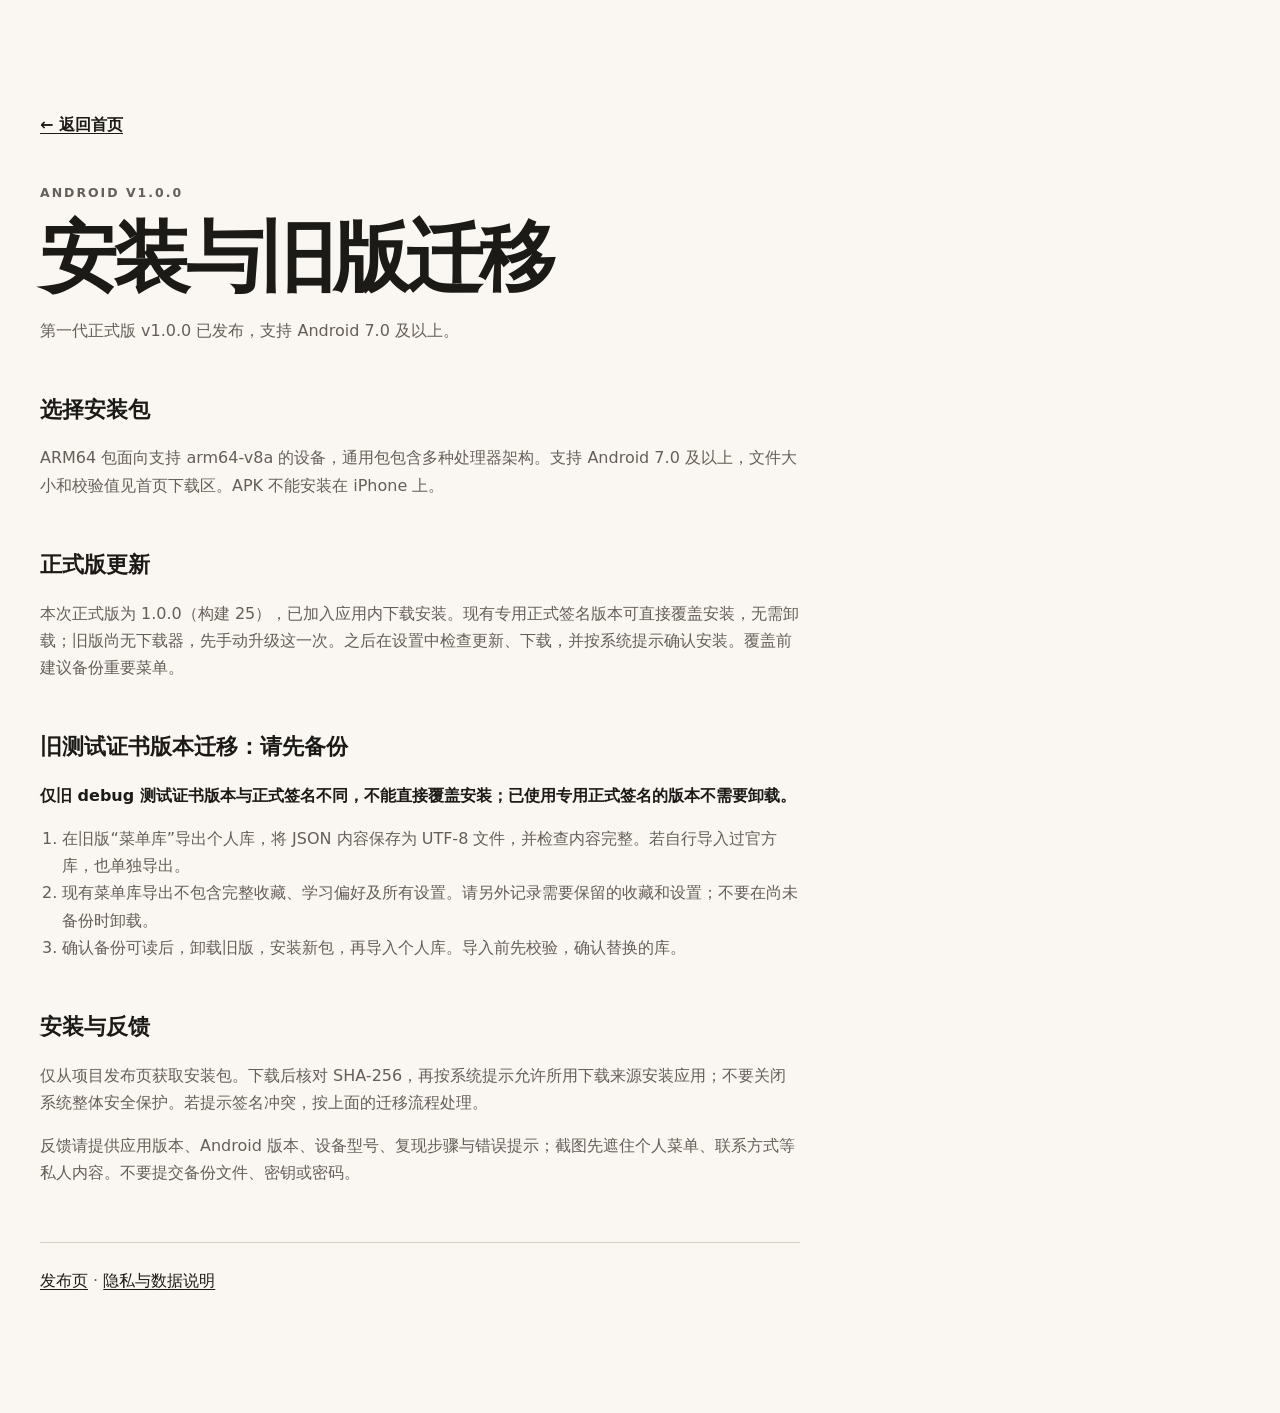
==== commit cd63c871: "Point website to formal 1.0 build 25; retain temporary upgrade test separately" ====
--- a/site/install.html
+++ b/site/install.html
@@ -1,5 +1,5 @@
 <!doctype html>
 <html lang="zh-CN">
 <head><meta charset="utf-8"><meta name="viewport" content="width=device-width,initial-scale=1"><title>安装与旧版迁移 · 吃了么</title><link rel="icon" href="assets/logo.png"><link rel="stylesheet" href="styles.css"></head>
-<body><main class="prose wrap" id="main"><article><a class="back-link" href="index.html">← 返回首页</a><p class="eyebrow">Android v1.0.0</p><h1>安装与旧版迁移</h1><p>第一代正式版 v1.0.0 已发布，支持 Android 7.0 及以上。</p><h2>选择安装包</h2><p>ARM64 包面向支持 arm64-v8a 的设备，通用包包含多种处理器架构。支持 Android 7.0 及以上，文件大小和校验值见首页下载区。APK 不能安装在 iPhone 上。</p><h2>旧版迁移：请先备份</h2><p><strong>正式版采用专用签名，与旧版测试证书不同；即使包名相同，也不能直接覆盖安装。</strong></p><ol><li>在旧版“菜单库”导出个人库，将 JSON 内容保存为 UTF-8 文件，并检查内容完整。若自行导入过官方库，也单独导出。</li><li>现有菜单库导出不包含完整收藏、学习偏好及所有设置。请另外记录需要保留的收藏和设置；不要在尚未备份时卸载。</li><li>确认备份可读后，卸载旧版，安装新包，再导入个人库。导入前先校验，确认替换的库。</li></ol><h2>安装与反馈</h2><p>仅从项目发布页获取安装包。下载后核对 SHA-256，再按系统提示允许所用下载来源安装应用；不要关闭系统整体安全保护。若提示签名冲突，按上面的迁移流程处理。</p><p>反馈请提供应用版本、Android 版本、设备型号、复现步骤与错误提示；截图先遮住个人菜单、联系方式等私人内容。不要提交备份文件、密钥或密码。</p><p class="prose-footer"><a href="https://github.com/lmynb68/Eaten-Yet-/releases">发布页</a> · <a href="privacy.html">隐私与数据说明</a></p></article></main></body>
+<body><main class="prose wrap" id="main"><article><a class="back-link" href="index.html">← 返回首页</a><p class="eyebrow">Android v1.0.0</p><h1>安装与旧版迁移</h1><p>第一代正式版 v1.0.0 已发布，支持 Android 7.0 及以上。</p><h2>选择安装包</h2><p>ARM64 包面向支持 arm64-v8a 的设备，通用包包含多种处理器架构。支持 Android 7.0 及以上，文件大小和校验值见首页下载区。APK 不能安装在 iPhone 上。</p><h2>正式版更新</h2><p>本次正式版为 1.0.0（构建 25），已加入应用内下载安装。现有专用正式签名版本可直接覆盖安装，无需卸载；旧版尚无下载器，先手动升级这一次。之后在设置中检查更新、下载，并按系统提示确认安装。覆盖前建议备份重要菜单。</p><h2>旧测试证书版本迁移：请先备份</h2><p><strong>仅旧 debug 测试证书版本与正式签名不同，不能直接覆盖安装；已使用专用正式签名的版本不需要卸载。</strong></p><ol><li>在旧版“菜单库”导出个人库，将 JSON 内容保存为 UTF-8 文件，并检查内容完整。若自行导入过官方库，也单独导出。</li><li>现有菜单库导出不包含完整收藏、学习偏好及所有设置。请另外记录需要保留的收藏和设置；不要在尚未备份时卸载。</li><li>确认备份可读后，卸载旧版，安装新包，再导入个人库。导入前先校验，确认替换的库。</li></ol><h2>安装与反馈</h2><p>仅从项目发布页获取安装包。下载后核对 SHA-256，再按系统提示允许所用下载来源安装应用；不要关闭系统整体安全保护。若提示签名冲突，按上面的迁移流程处理。</p><p>反馈请提供应用版本、Android 版本、设备型号、复现步骤与错误提示；截图先遮住个人菜单、联系方式等私人内容。不要提交备份文件、密钥或密码。</p><p class="prose-footer"><a href="https://github.com/lmynb68/Eaten-Yet-/releases">发布页</a> · <a href="privacy.html">隐私与数据说明</a></p></article></main></body>
 </html>
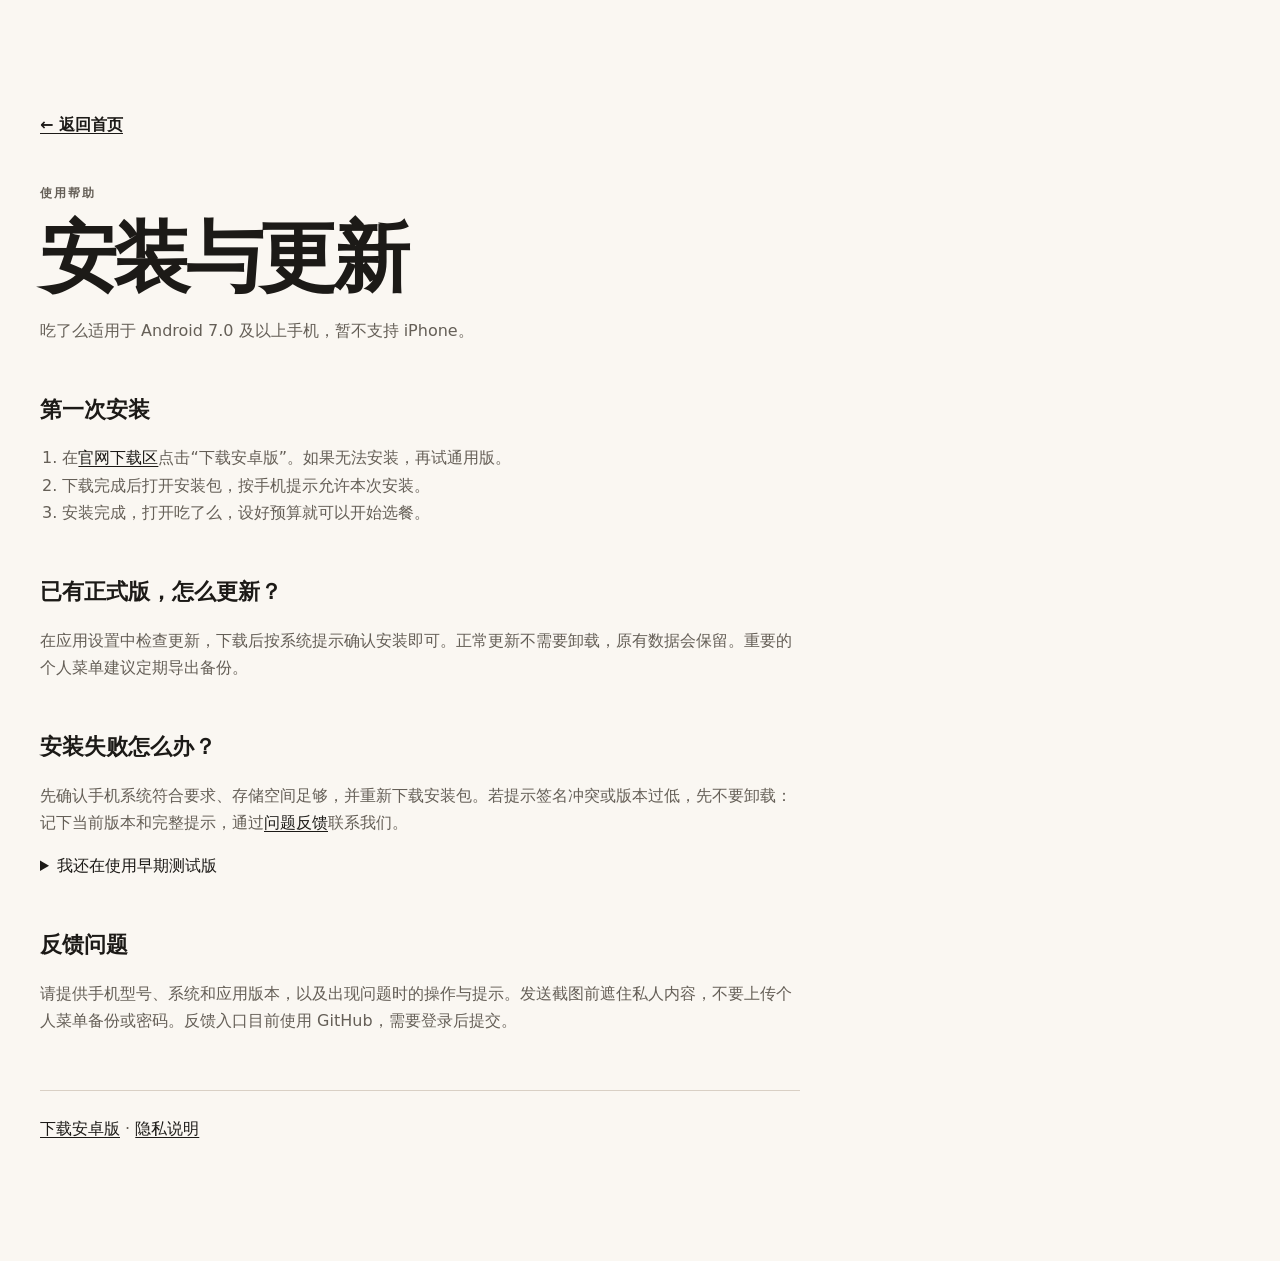
==== commit 5b823881: "Simplify public website copy and installation help for everyday users" ====
--- a/site/install.html
+++ b/site/install.html
@@ -1,5 +1,21 @@
 <!doctype html>
 <html lang="zh-CN">
-<head><meta charset="utf-8"><meta name="viewport" content="width=device-width,initial-scale=1"><title>安装与旧版迁移 · 吃了么</title><link rel="icon" href="assets/logo.png"><link rel="stylesheet" href="styles.css"></head>
-<body><main class="prose wrap" id="main"><article><a class="back-link" href="index.html">← 返回首页</a><p class="eyebrow">Android v1.0.0</p><h1>安装与旧版迁移</h1><p>第一代正式版 v1.0.0 已发布，支持 Android 7.0 及以上。</p><h2>选择安装包</h2><p>ARM64 包面向支持 arm64-v8a 的设备，通用包包含多种处理器架构。支持 Android 7.0 及以上，文件大小和校验值见首页下载区。APK 不能安装在 iPhone 上。</p><h2>正式版更新</h2><p>本次正式版为 1.0.0（构建 25），已加入应用内下载安装。现有专用正式签名版本可直接覆盖安装，无需卸载；旧版尚无下载器，先手动升级这一次。之后在设置中检查更新、下载，并按系统提示确认安装。覆盖前建议备份重要菜单。</p><h2>旧测试证书版本迁移：请先备份</h2><p><strong>仅旧 debug 测试证书版本与正式签名不同，不能直接覆盖安装；已使用专用正式签名的版本不需要卸载。</strong></p><ol><li>在旧版“菜单库”导出个人库，将 JSON 内容保存为 UTF-8 文件，并检查内容完整。若自行导入过官方库，也单独导出。</li><li>现有菜单库导出不包含完整收藏、学习偏好及所有设置。请另外记录需要保留的收藏和设置；不要在尚未备份时卸载。</li><li>确认备份可读后，卸载旧版，安装新包，再导入个人库。导入前先校验，确认替换的库。</li></ol><h2>安装与反馈</h2><p>仅从项目发布页获取安装包。下载后核对 SHA-256，再按系统提示允许所用下载来源安装应用；不要关闭系统整体安全保护。若提示签名冲突，按上面的迁移流程处理。</p><p>反馈请提供应用版本、Android 版本、设备型号、复现步骤与错误提示；截图先遮住个人菜单、联系方式等私人内容。不要提交备份文件、密钥或密码。</p><p class="prose-footer"><a href="https://github.com/lmynb68/Eaten-Yet-/releases">发布页</a> · <a href="privacy.html">隐私与数据说明</a></p></article></main></body>
-</html>
+<head><meta charset="utf-8"><meta name="viewport" content="width=device-width,initial-scale=1"><meta name="description" content="吃了么安卓版的安装、更新与菜单备份帮助。"><title>安装帮助 · 吃了么</title><link rel="icon" href="assets/logo.png"><link rel="stylesheet" href="styles.css"></head>
+<body><main class="prose wrap" id="main"><article>
+<a class="back-link" href="index.html">← 返回首页</a>
+<p class="eyebrow">使用帮助</p><h1>安装与更新</h1>
+<p>吃了么适用于 Android 7.0 及以上手机，暂不支持 iPhone。</p>
+<h2>第一次安装</h2>
+<ol><li>在<a href="index.html#download">官网下载区</a>点击“下载安卓版”。如果无法安装，再试通用版。</li><li>下载完成后打开安装包，按手机提示允许本次安装。</li><li>安装完成，打开吃了么，设好预算就可以开始选餐。</li></ol>
+<h2>已有正式版，怎么更新？</h2>
+<p>在应用设置中检查更新，下载后按系统提示确认安装即可。正常更新不需要卸载，原有数据会保留。重要的个人菜单建议定期导出备份。</p>
+<h2>安装失败怎么办？</h2>
+<p>先确认手机系统符合要求、存储空间足够，并重新下载安装包。若提示签名冲突或版本过低，先不要卸载：记下当前版本和完整提示，通过<a href="https://github.com/lmynb68/Eaten-Yet-/issues">问题反馈</a>联系我们。</p>
+<details><summary>我还在使用早期测试版</summary>
+<p>早期测试版与正式版的安装签名不同，需要先备份再迁移。此情况只针对早期测试版，后续正式版更新无需重复卸载。</p>
+<ol><li>在旧版“菜单库”导出个人库，把导出的内容保存好；如更新过官方菜单，也可单独导出。</li><li><strong>菜单备份不包含收藏和全部设置。</strong>请另外记录需要保留的内容，确认菜单备份完整后再继续。</li><li>卸载早期测试版，安装正式版，在“菜单库”中导入备份。</li></ol>
+</details>
+<h2>反馈问题</h2>
+<p>请提供手机型号、系统和应用版本，以及出现问题时的操作与提示。发送截图前遮住私人内容，不要上传个人菜单备份或密码。反馈入口目前使用 GitHub，需要登录后提交。</p>
+<p class="prose-footer"><a href="index.html#download">下载安卓版</a> · <a href="privacy.html">隐私说明</a></p>
+</article></main></body></html>
--- a/site/styles.css
+++ b/site/styles.css
@@ -115,9 +115,6 @@
 .download-copy > p:last-child { margin: 2px 0 0; color: #aaa198; font-size: .86rem; }
 .download-section .button-secondary { border-color: #ded7cf; color: var(--paper); }
 .download-section .button-secondary:hover { background: var(--paper); color: var(--ink); }
-.checksum { grid-column: 1 / -1; }
-.checksum summary { width: fit-content; color: #cfc7be; cursor: pointer; font-size: .82rem; }
-.checksum code { display: block; margin-top: 12px; padding: 12px; background: #292622; color: #f1e8df; font-size: .72rem; line-height: 1.5; overflow-wrap: anywhere; }
 .release-link-box { display: grid; grid-template-columns: minmax(0,1fr) auto; gap: 18px; align-items: center; padding-block: 24px; }
 .release-link-box strong, .release-link-box a { display: block; }
 .release-link-box a { color: #c9c1b7; font-size: .78rem; overflow-wrap: anywhere; }
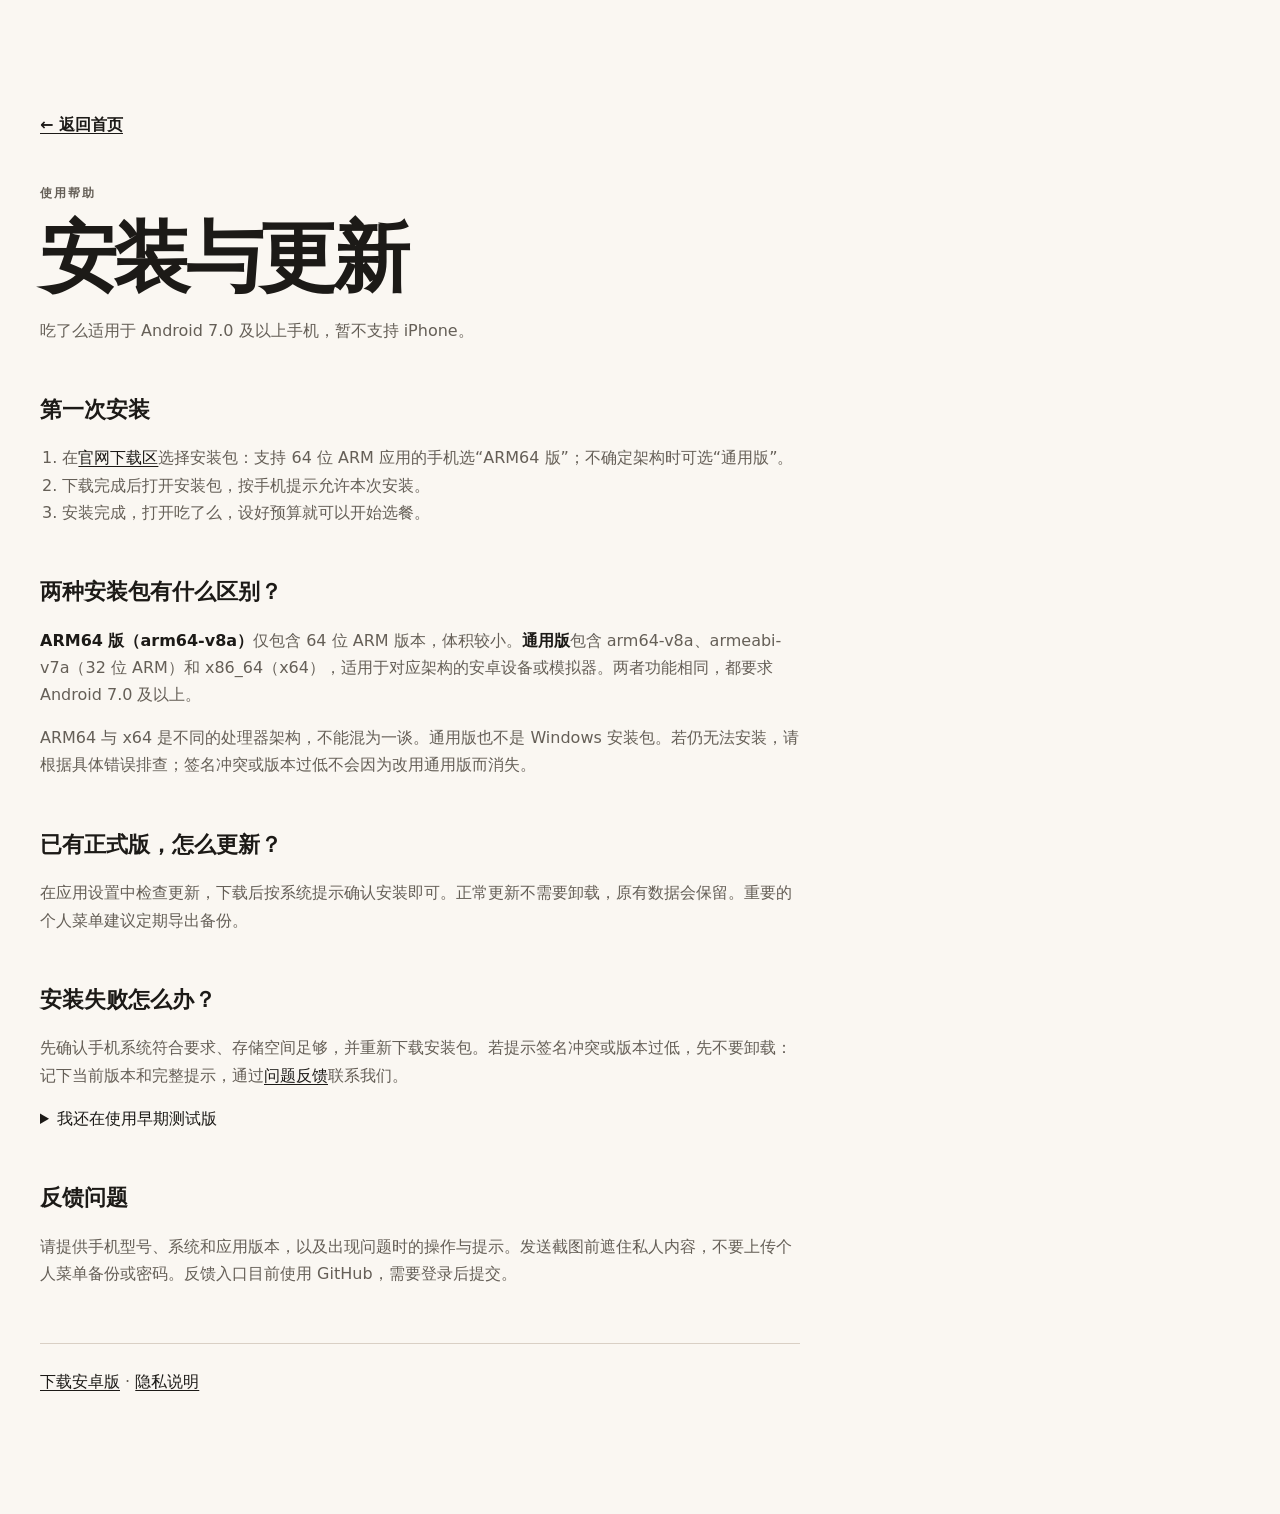
==== commit d597bc4e: "Clarify Android download architectures and package selection" ====
--- a/site/install.html
+++ b/site/install.html
@@ -6,7 +6,10 @@
 <p class="eyebrow">使用帮助</p><h1>安装与更新</h1>
 <p>吃了么适用于 Android 7.0 及以上手机，暂不支持 iPhone。</p>
 <h2>第一次安装</h2>
-<ol><li>在<a href="index.html#download">官网下载区</a>点击“下载安卓版”。如果无法安装，再试通用版。</li><li>下载完成后打开安装包，按手机提示允许本次安装。</li><li>安装完成，打开吃了么，设好预算就可以开始选餐。</li></ol>
+<ol><li>在<a href="index.html#download">官网下载区</a>选择安装包：支持 64 位 ARM 应用的手机选“ARM64 版”；不确定架构时可选“通用版”。</li><li>下载完成后打开安装包，按手机提示允许本次安装。</li><li>安装完成，打开吃了么，设好预算就可以开始选餐。</li></ol>
+<h2>两种安装包有什么区别？</h2>
+<p><strong>ARM64 版（arm64-v8a）</strong>仅包含 64 位 ARM 版本，体积较小。<strong>通用版</strong>包含 arm64-v8a、armeabi-v7a（32 位 ARM）和 x86_64（x64），适用于对应架构的安卓设备或模拟器。两者功能相同，都要求 Android 7.0 及以上。</p>
+<p>ARM64 与 x64 是不同的处理器架构，不能混为一谈。通用版也不是 Windows 安装包。若仍无法安装，请根据具体错误排查；签名冲突或版本过低不会因为改用通用版而消失。</p>
 <h2>已有正式版，怎么更新？</h2>
 <p>在应用设置中检查更新，下载后按系统提示确认安装即可。正常更新不需要卸载，原有数据会保留。重要的个人菜单建议定期导出备份。</p>
 <h2>安装失败怎么办？</h2>
--- a/site/styles.css
+++ b/site/styles.css
@@ -206,3 +206,8 @@
   html { scroll-behavior: auto; }
   *, *::before, *::after { animation-duration: .01ms !important; animation-iteration-count: 1 !important; transition-duration: .01ms !important; }
 }
+
+.download-guide { padding-block: 24px; border-bottom: 1px solid #665f57; }
+.download-guide h3 { margin: 0 0 12px; font-size: 1.15rem; }
+.download-guide p { color: #c9c1b7; font-size: .9rem; overflow-wrap: anywhere; }
+.download-guide strong { color: var(--paper); }
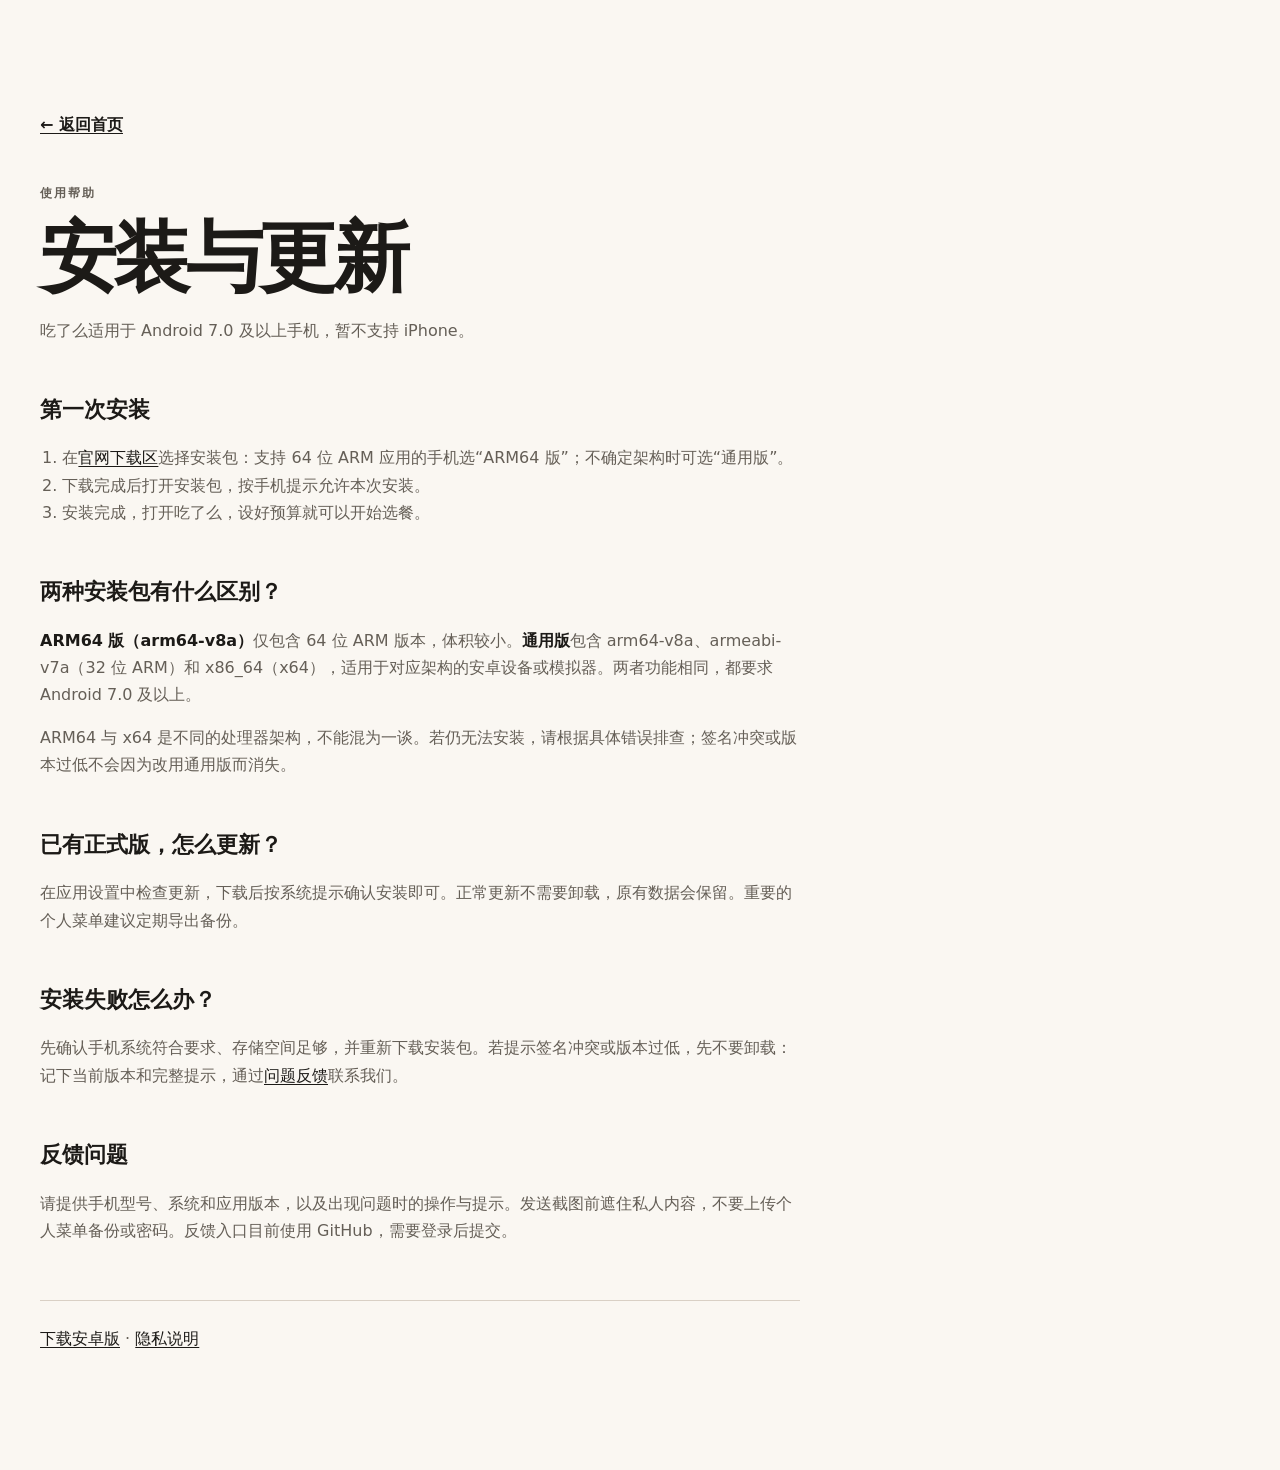
==== commit aeee5dbb: "Tighten download layout and add persistence regression coverage" ====
--- a/site/install.html
+++ b/site/install.html
@@ -9,15 +9,11 @@
 <ol><li>在<a href="index.html#download">官网下载区</a>选择安装包：支持 64 位 ARM 应用的手机选“ARM64 版”；不确定架构时可选“通用版”。</li><li>下载完成后打开安装包，按手机提示允许本次安装。</li><li>安装完成，打开吃了么，设好预算就可以开始选餐。</li></ol>
 <h2>两种安装包有什么区别？</h2>
 <p><strong>ARM64 版（arm64-v8a）</strong>仅包含 64 位 ARM 版本，体积较小。<strong>通用版</strong>包含 arm64-v8a、armeabi-v7a（32 位 ARM）和 x86_64（x64），适用于对应架构的安卓设备或模拟器。两者功能相同，都要求 Android 7.0 及以上。</p>
-<p>ARM64 与 x64 是不同的处理器架构，不能混为一谈。通用版也不是 Windows 安装包。若仍无法安装，请根据具体错误排查；签名冲突或版本过低不会因为改用通用版而消失。</p>
+<p>ARM64 与 x64 是不同的处理器架构，不能混为一谈。若仍无法安装，请根据具体错误排查；签名冲突或版本过低不会因为改用通用版而消失。</p>
 <h2>已有正式版，怎么更新？</h2>
 <p>在应用设置中检查更新，下载后按系统提示确认安装即可。正常更新不需要卸载，原有数据会保留。重要的个人菜单建议定期导出备份。</p>
 <h2>安装失败怎么办？</h2>
 <p>先确认手机系统符合要求、存储空间足够，并重新下载安装包。若提示签名冲突或版本过低，先不要卸载：记下当前版本和完整提示，通过<a href="https://github.com/lmynb68/Eaten-Yet-/issues">问题反馈</a>联系我们。</p>
-<details><summary>我还在使用早期测试版</summary>
-<p>早期测试版与正式版的安装签名不同，需要先备份再迁移。此情况只针对早期测试版，后续正式版更新无需重复卸载。</p>
-<ol><li>在旧版“菜单库”导出个人库，把导出的内容保存好；如更新过官方菜单，也可单独导出。</li><li><strong>菜单备份不包含收藏和全部设置。</strong>请另外记录需要保留的内容，确认菜单备份完整后再继续。</li><li>卸载早期测试版，安装正式版，在“菜单库”中导入备份。</li></ol>
-</details>
 <h2>反馈问题</h2>
 <p>请提供手机型号、系统和应用版本，以及出现问题时的操作与提示。发送截图前遮住私人内容，不要上传个人菜单备份或密码。反馈入口目前使用 GitHub，需要登录后提交。</p>
 <p class="prose-footer"><a href="index.html#download">下载安卓版</a> · <a href="privacy.html">隐私说明</a></p>
--- a/site/styles.css
+++ b/site/styles.css
@@ -211,3 +211,16 @@
 .download-guide h3 { margin: 0 0 12px; font-size: 1.15rem; }
 .download-guide p { color: #c9c1b7; font-size: .9rem; overflow-wrap: anywhere; }
 .download-guide strong { color: var(--paper); }
+
+/* Keep package help beneath both downloads instead of stretching a side column. */
+.download-grid { grid-template-columns: minmax(0, 1fr); gap: 32px; max-width: 960px; }
+.download-intro h2 { font-size: clamp(2.5rem, 5vw, 4rem); }
+.download-intro h2 br { display: none; }
+.download-options { display: grid; grid-template-columns: repeat(2, minmax(0, 1fr)); column-gap: 32px; }
+.download-option { grid-template-columns: minmax(0, 1fr); align-content: start; }
+.download-option .button { justify-self: start; }
+.download-guide, .release-link-box, .copy-status { grid-column: 1 / -1; }
+@media (max-width: 700px) {
+  .download-options { grid-template-columns: minmax(0, 1fr); }
+  .download-option .button { justify-self: stretch; }
+}
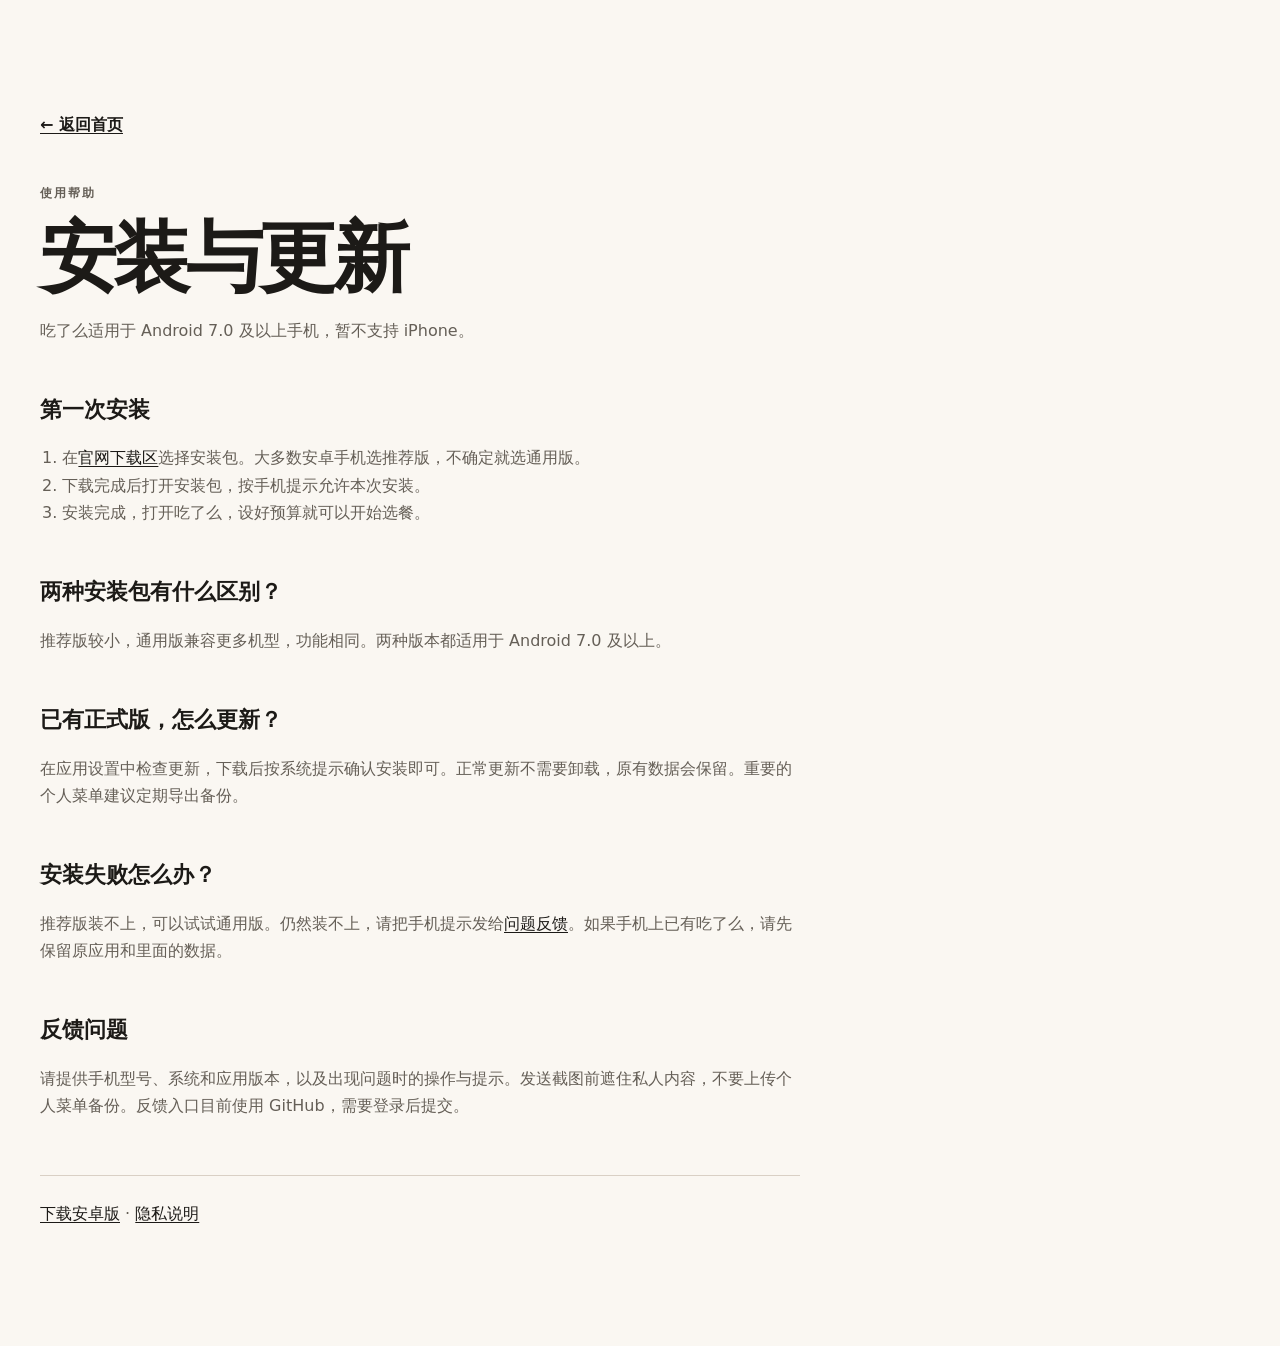
==== commit 7ffc1eec: "Archive validated source and refine user-facing copy for build34" ====
--- a/site/install.html
+++ b/site/install.html
@@ -6,15 +6,14 @@
 <p class="eyebrow">使用帮助</p><h1>安装与更新</h1>
 <p>吃了么适用于 Android 7.0 及以上手机，暂不支持 iPhone。</p>
 <h2>第一次安装</h2>
-<ol><li>在<a href="index.html#download">官网下载区</a>选择安装包：支持 64 位 ARM 应用的手机选“ARM64 版”；不确定架构时可选“通用版”。</li><li>下载完成后打开安装包，按手机提示允许本次安装。</li><li>安装完成，打开吃了么，设好预算就可以开始选餐。</li></ol>
+<ol><li>在<a href="index.html#download">官网下载区</a>选择安装包。大多数安卓手机选推荐版，不确定就选通用版。</li><li>下载完成后打开安装包，按手机提示允许本次安装。</li><li>安装完成，打开吃了么，设好预算就可以开始选餐。</li></ol>
 <h2>两种安装包有什么区别？</h2>
-<p><strong>ARM64 版（arm64-v8a）</strong>仅包含 64 位 ARM 版本，体积较小。<strong>通用版</strong>包含 arm64-v8a、armeabi-v7a（32 位 ARM）和 x86_64（x64），适用于对应架构的安卓设备或模拟器。两者功能相同，都要求 Android 7.0 及以上。</p>
-<p>ARM64 与 x64 是不同的处理器架构，不能混为一谈。若仍无法安装，请根据具体错误排查；签名冲突或版本过低不会因为改用通用版而消失。</p>
+<p>推荐版较小，通用版兼容更多机型，功能相同。两种版本都适用于 Android 7.0 及以上。</p>
 <h2>已有正式版，怎么更新？</h2>
 <p>在应用设置中检查更新，下载后按系统提示确认安装即可。正常更新不需要卸载，原有数据会保留。重要的个人菜单建议定期导出备份。</p>
 <h2>安装失败怎么办？</h2>
-<p>先确认手机系统符合要求、存储空间足够，并重新下载安装包。若提示签名冲突或版本过低，先不要卸载：记下当前版本和完整提示，通过<a href="https://github.com/lmynb68/Eaten-Yet-/issues">问题反馈</a>联系我们。</p>
+<p>推荐版装不上，可以试试通用版。仍然装不上，请把手机提示发给<a href="https://github.com/lmynb68/Eaten-Yet-/issues">问题反馈</a>。如果手机上已有吃了么，请先保留原应用和里面的数据。</p>
 <h2>反馈问题</h2>
-<p>请提供手机型号、系统和应用版本，以及出现问题时的操作与提示。发送截图前遮住私人内容，不要上传个人菜单备份或密码。反馈入口目前使用 GitHub，需要登录后提交。</p>
+<p>请提供手机型号、系统和应用版本，以及出现问题时的操作与提示。发送截图前遮住私人内容，不要上传个人菜单备份。反馈入口目前使用 GitHub，需要登录后提交。</p>
 <p class="prose-footer"><a href="index.html#download">下载安卓版</a> · <a href="privacy.html">隐私说明</a></p>
 </article></main></body></html>
